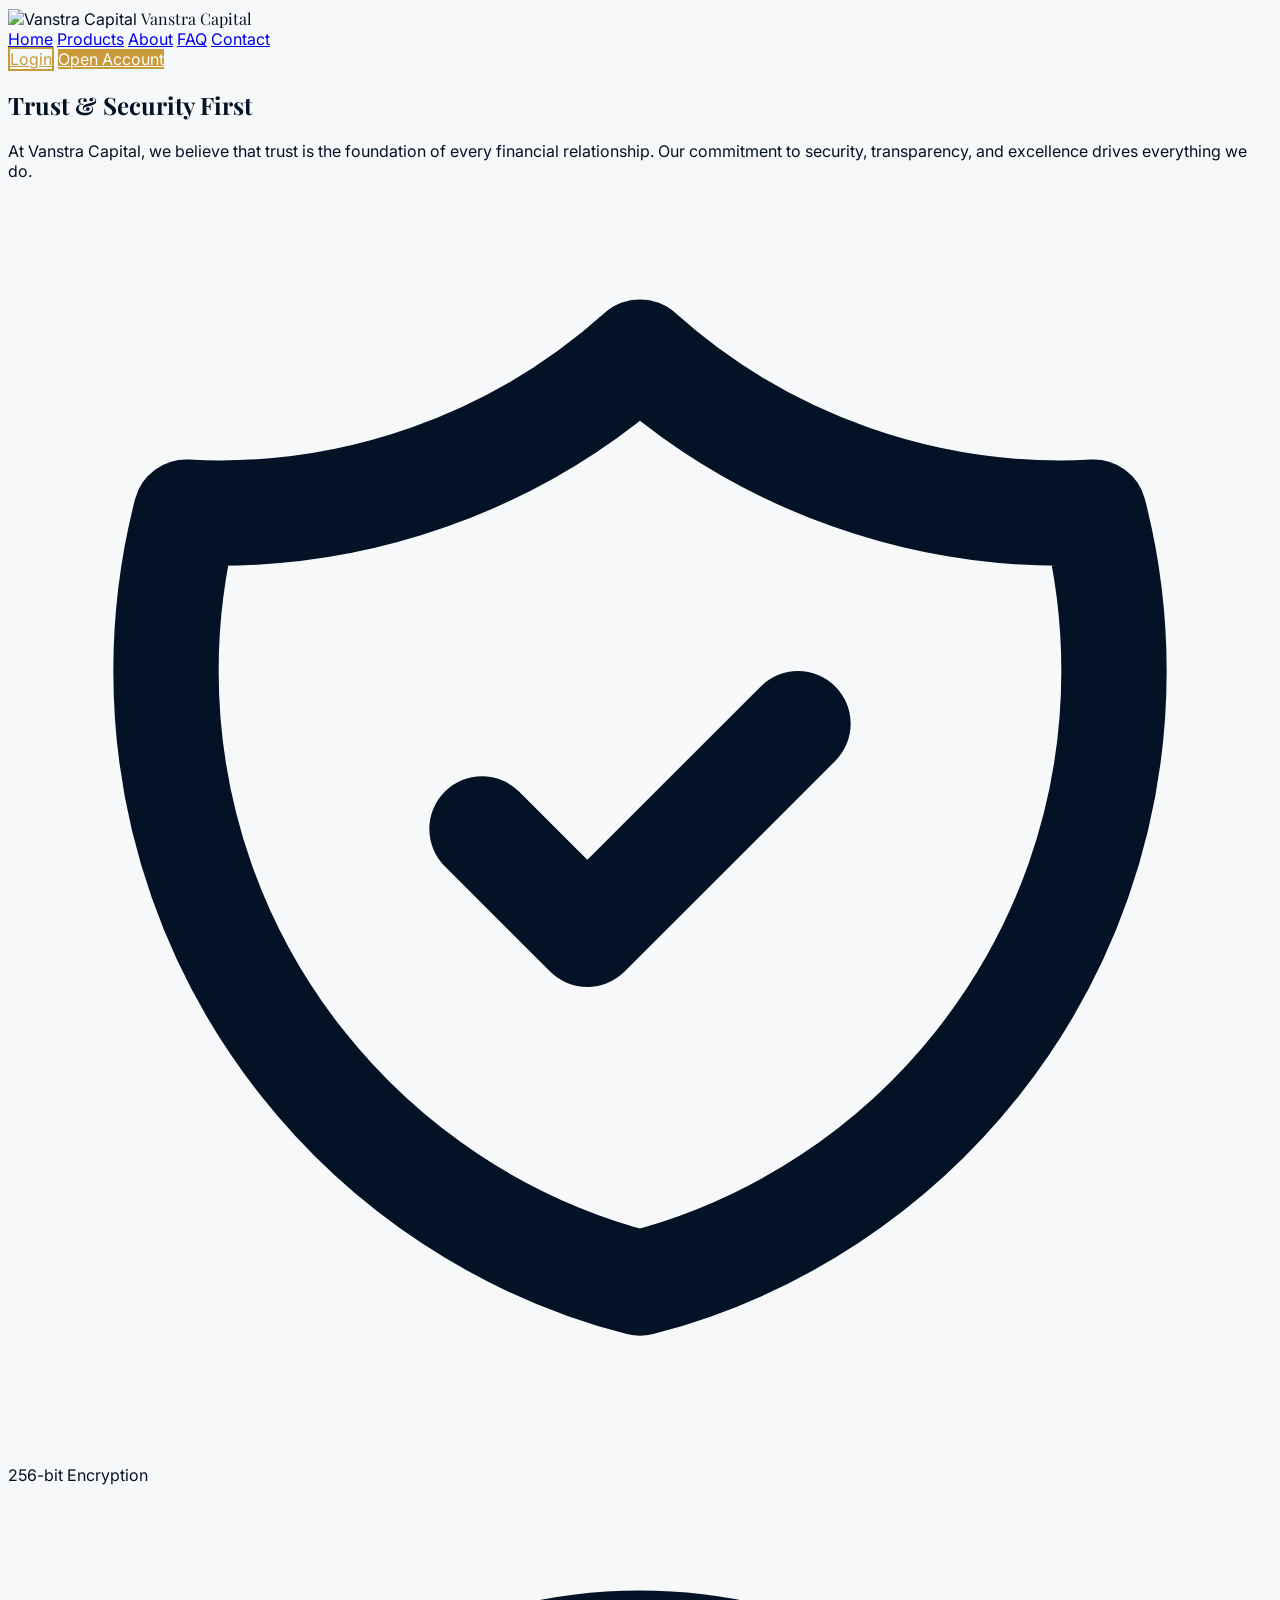
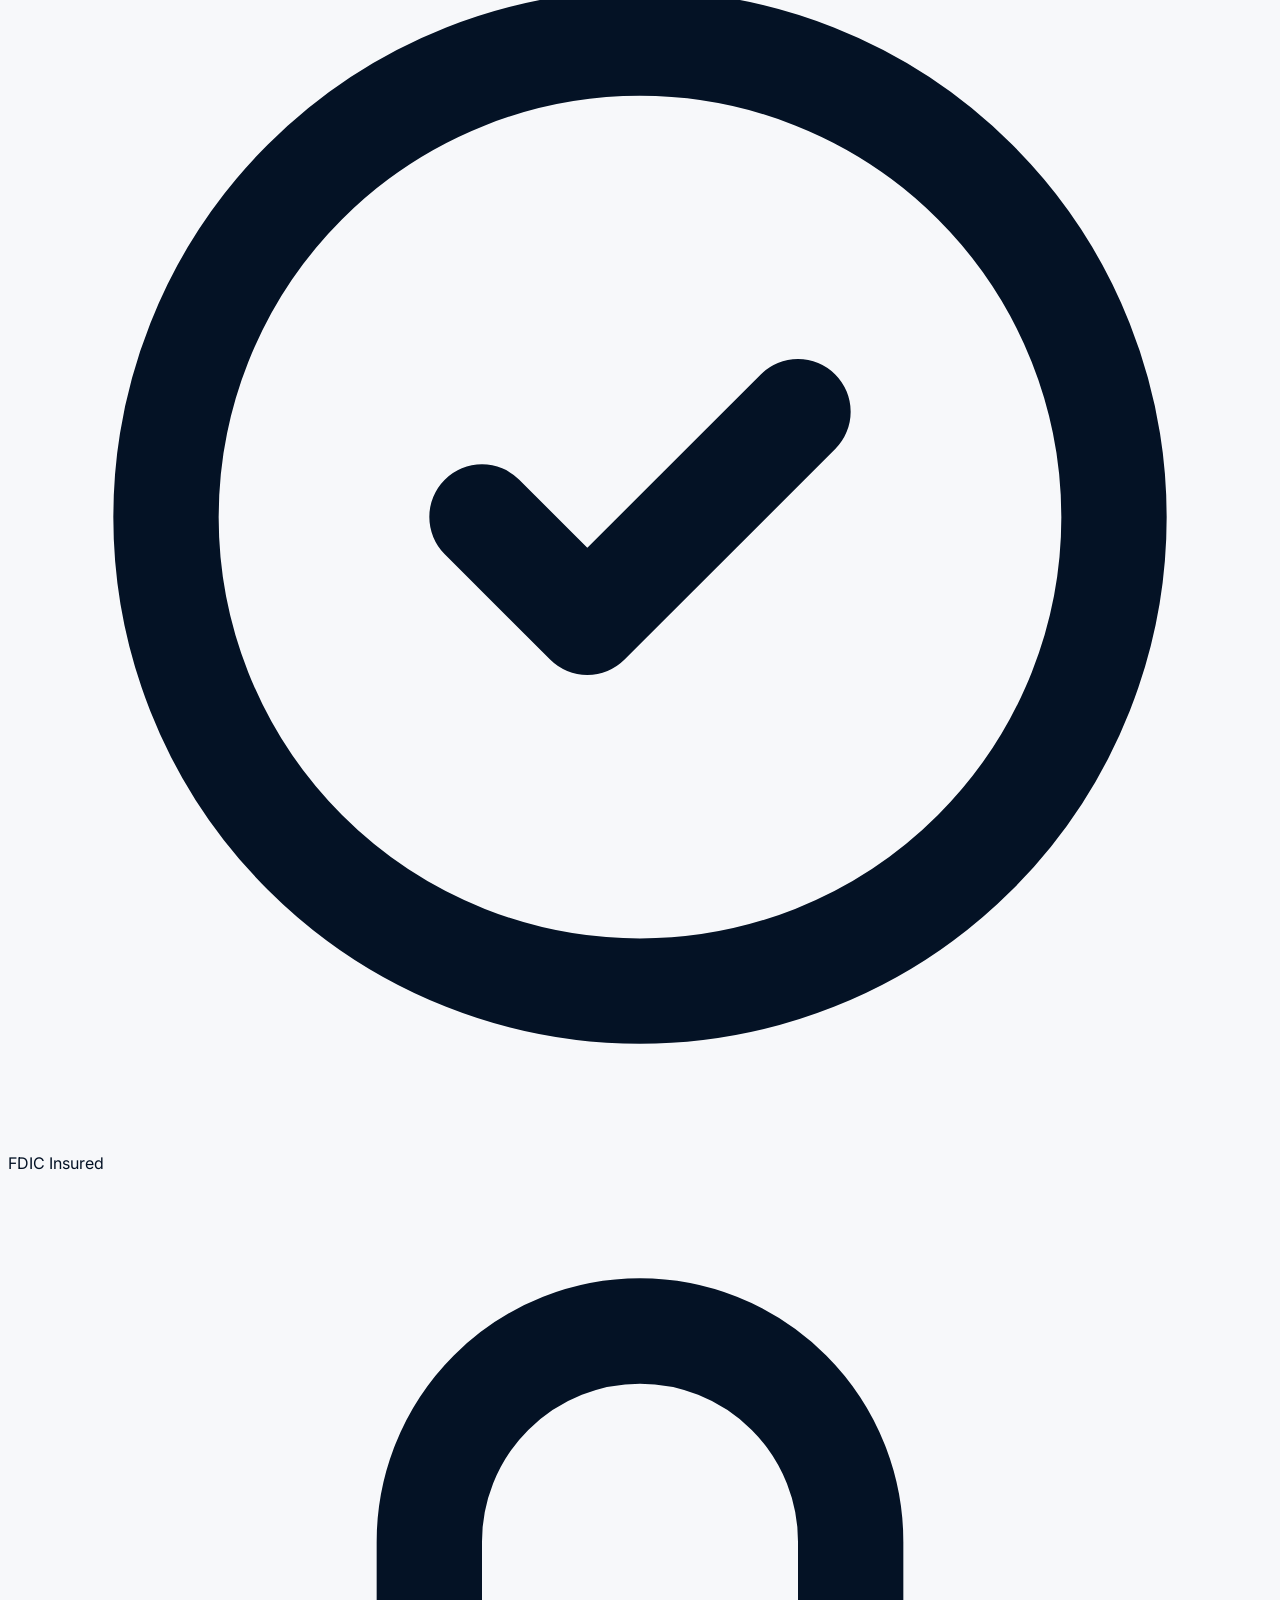
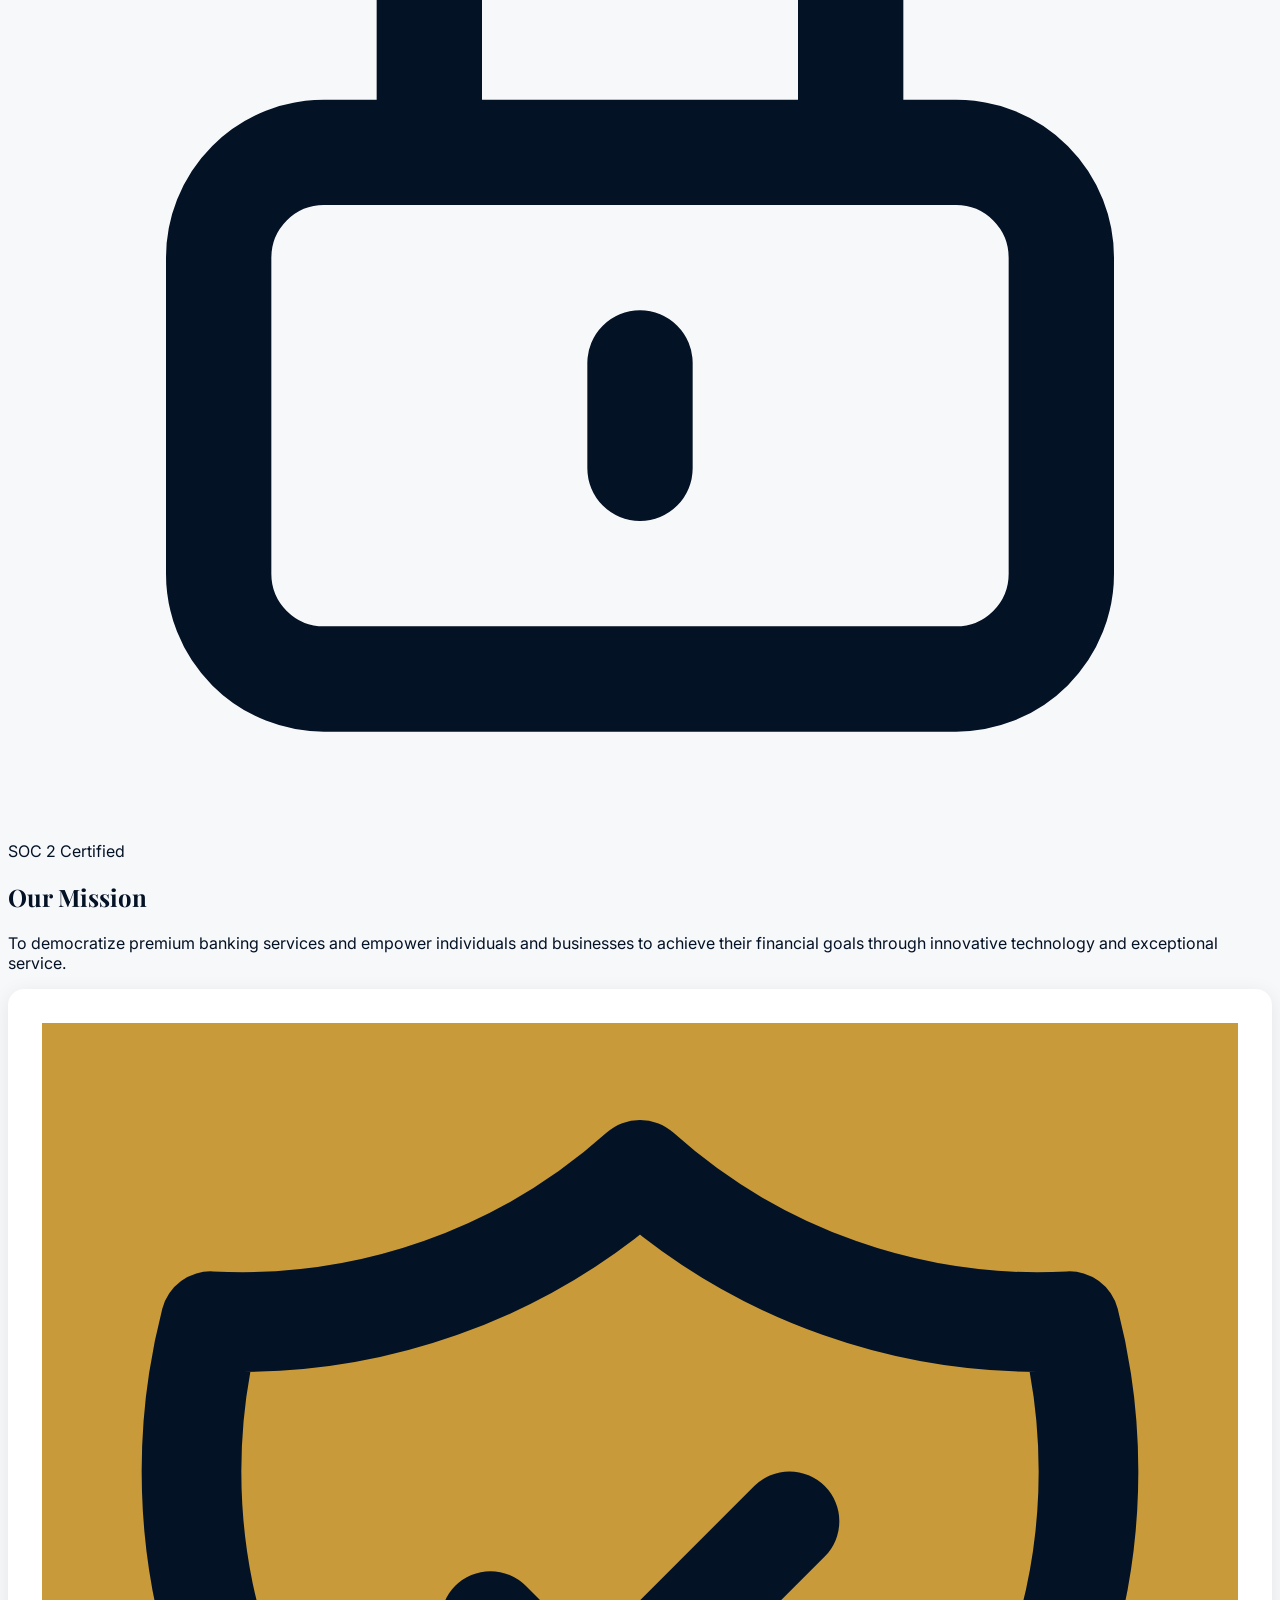
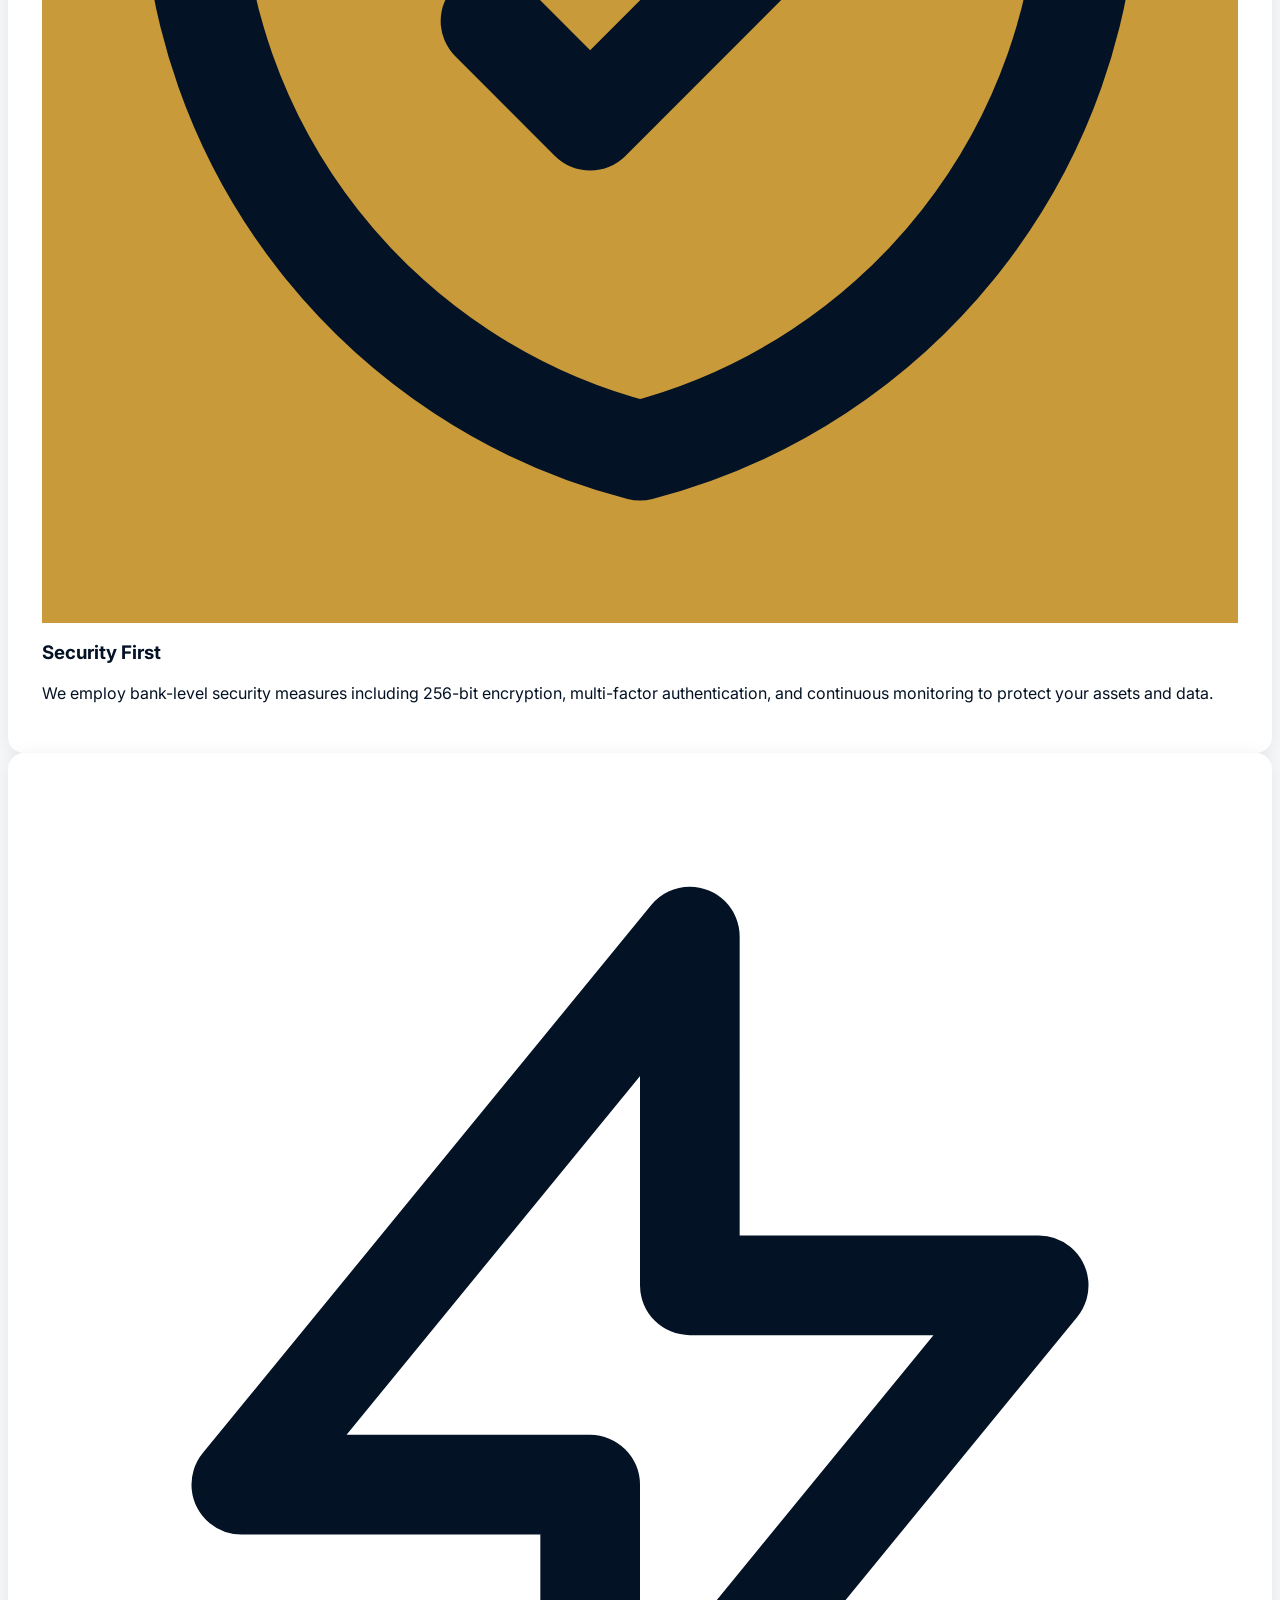
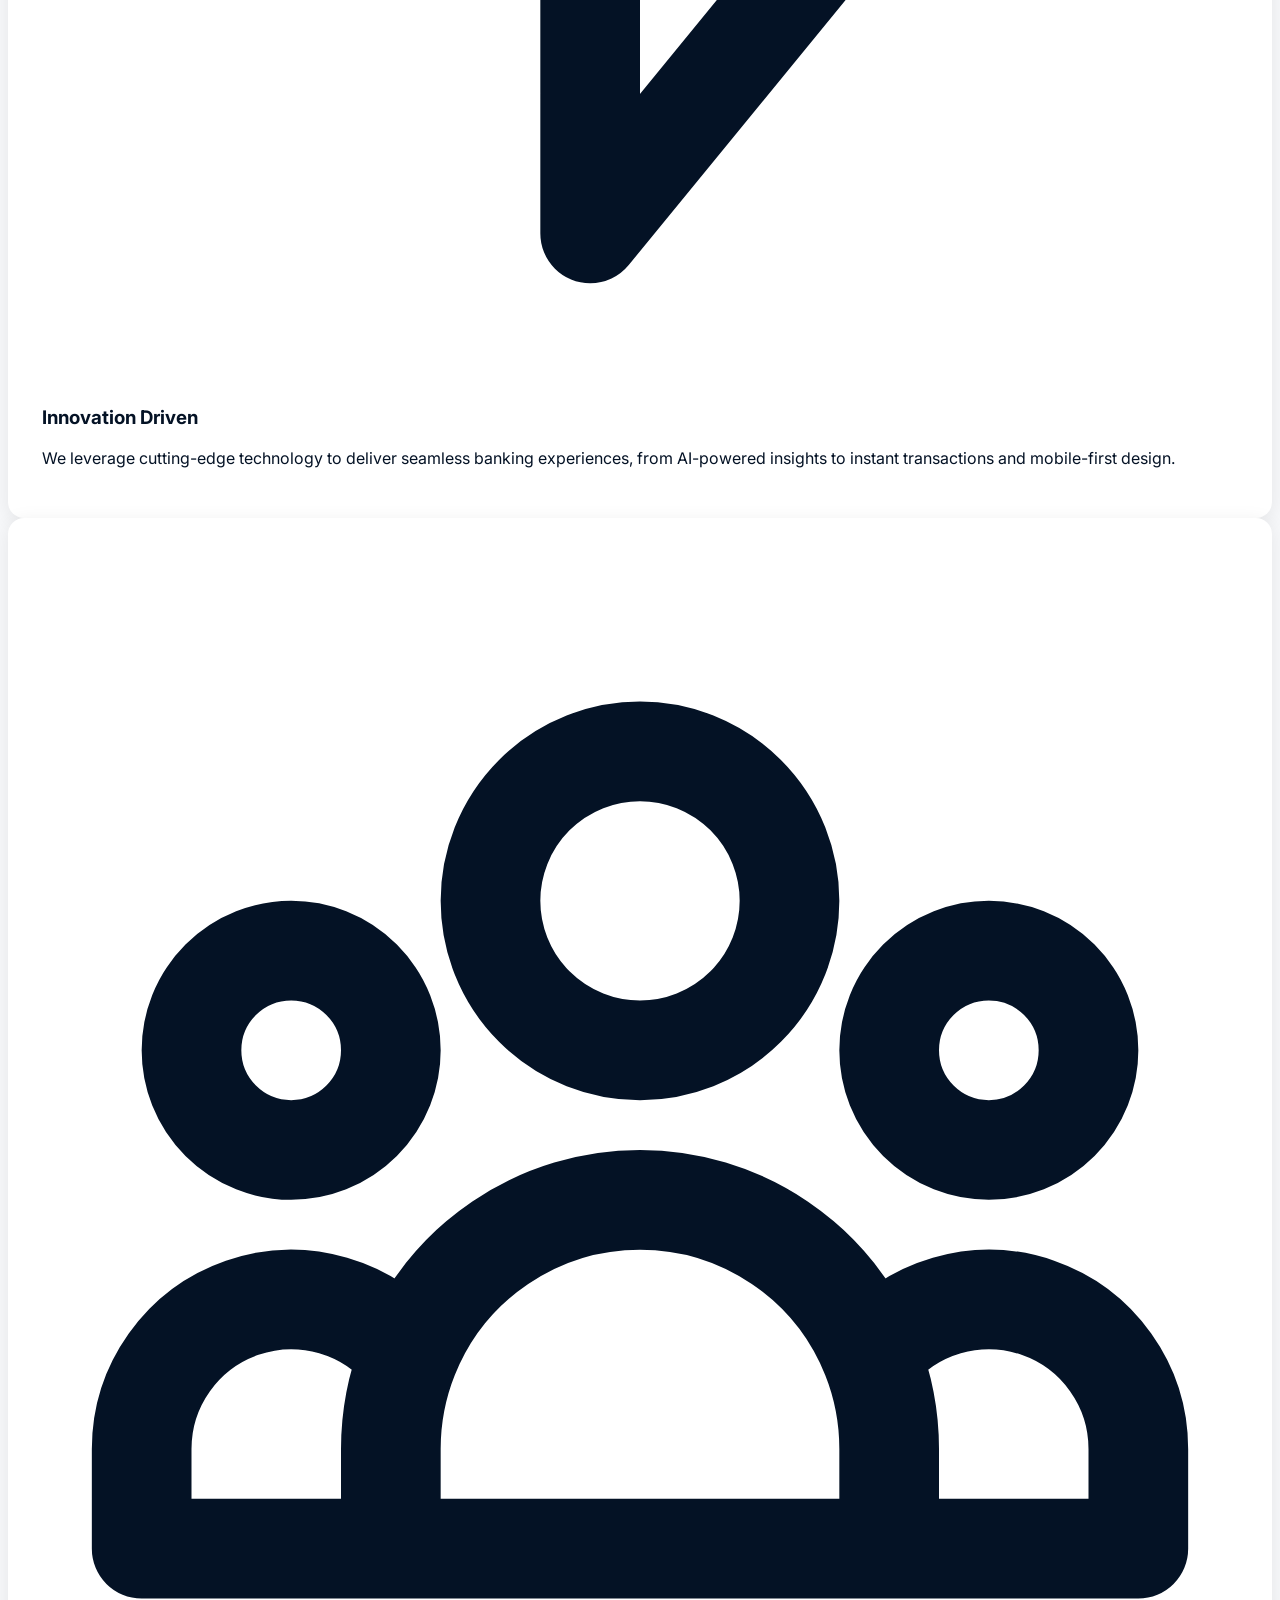
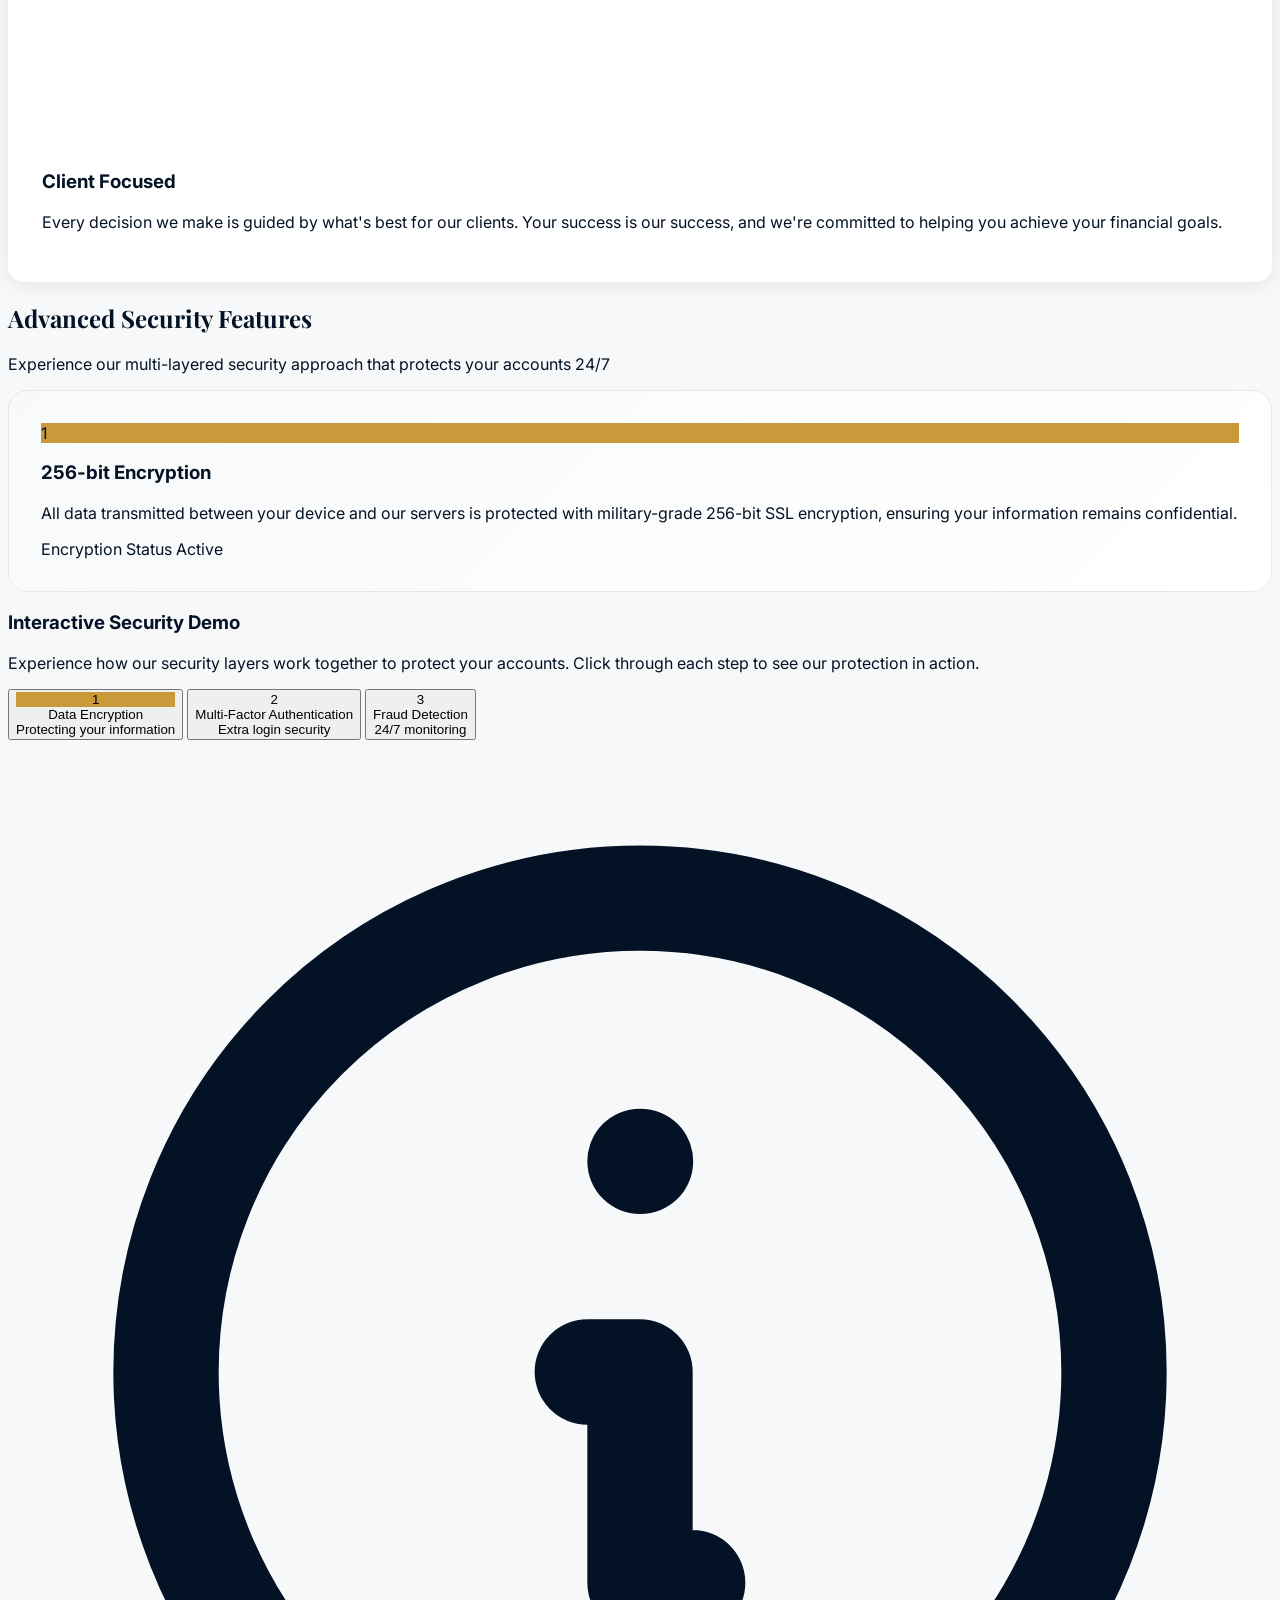
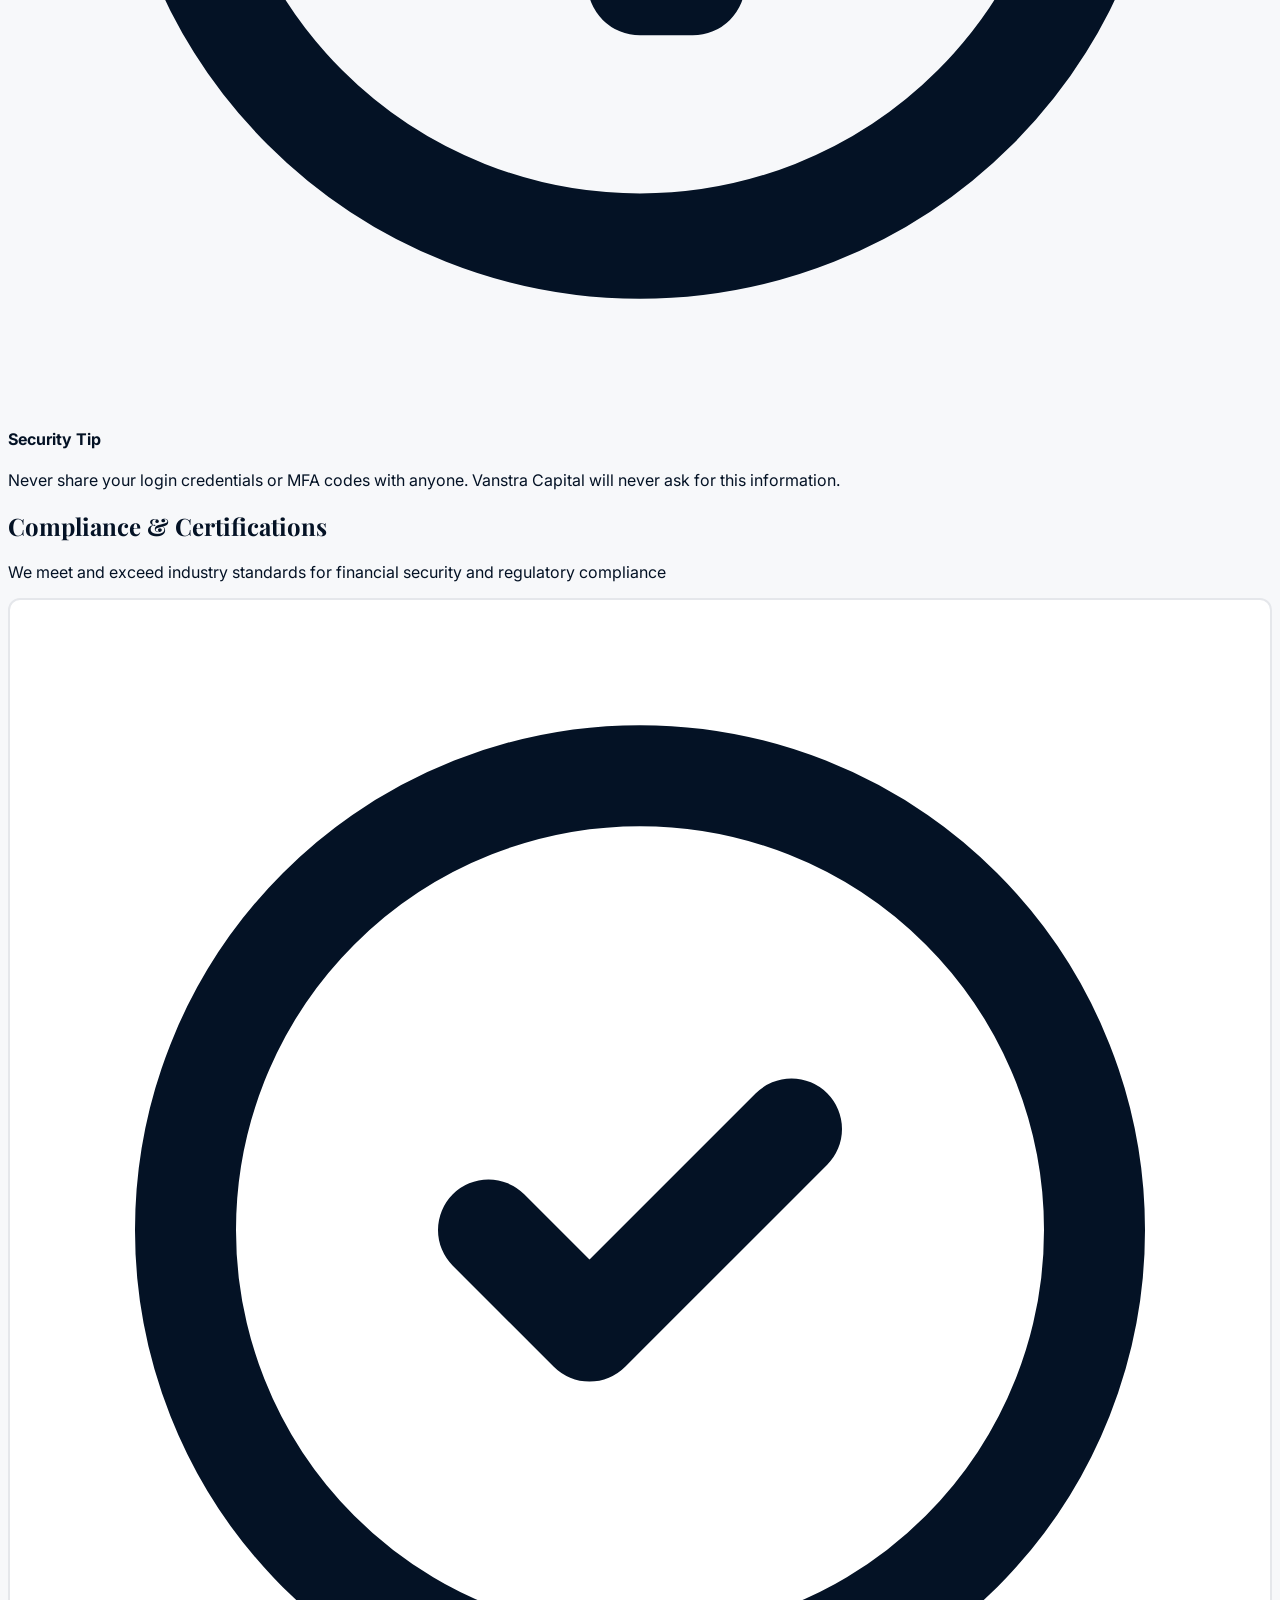
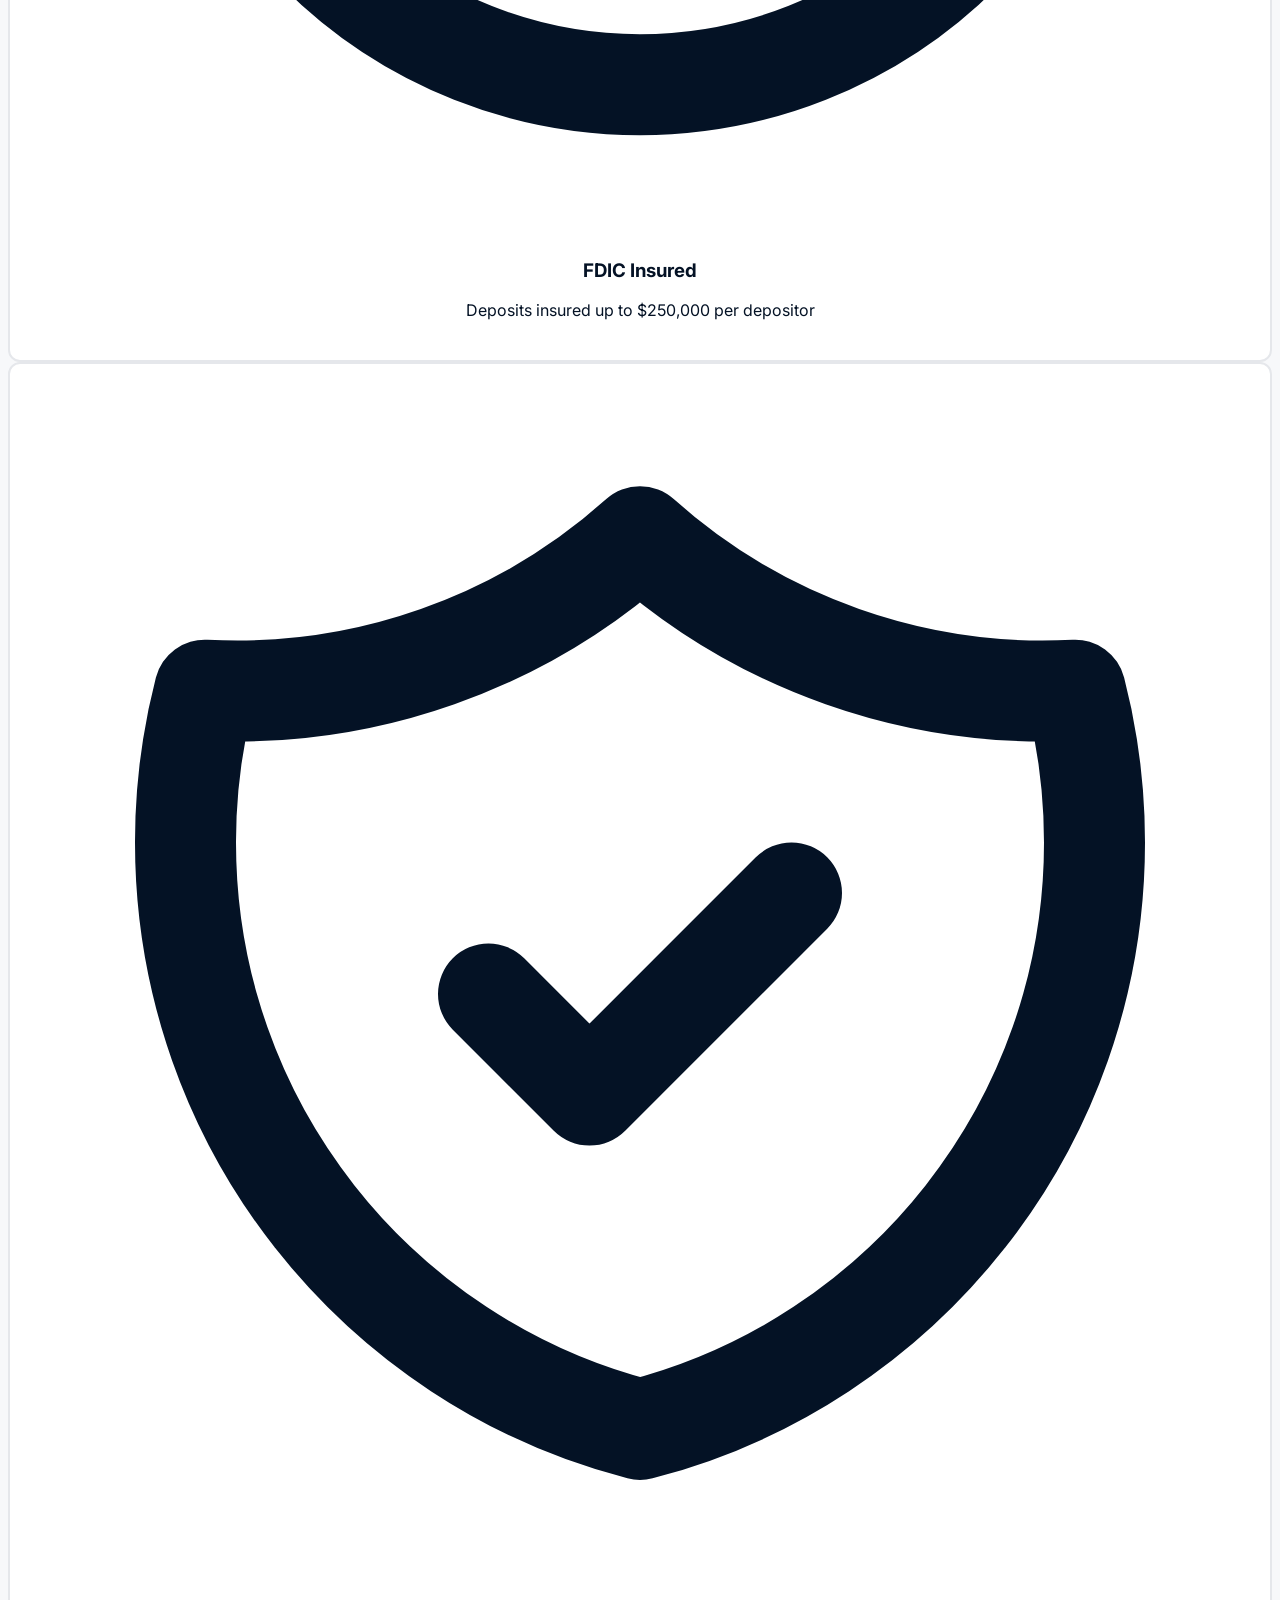
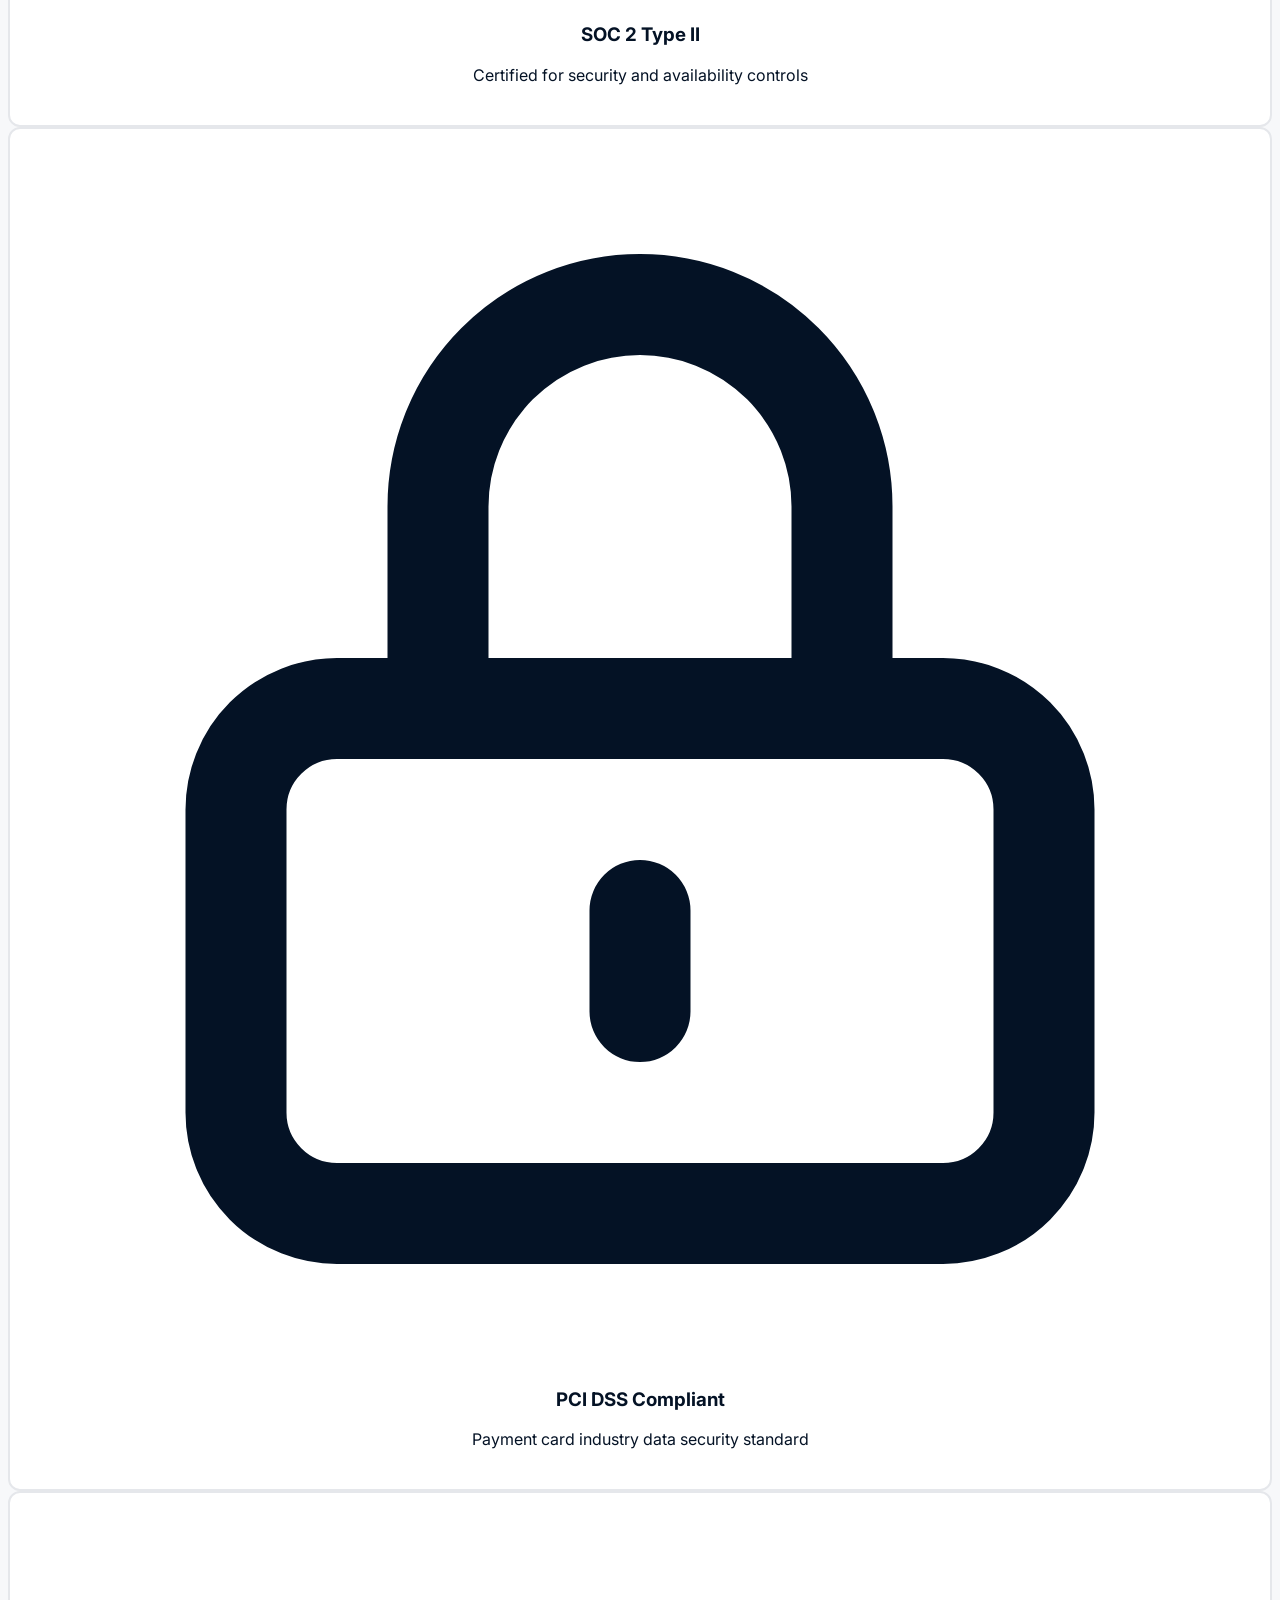
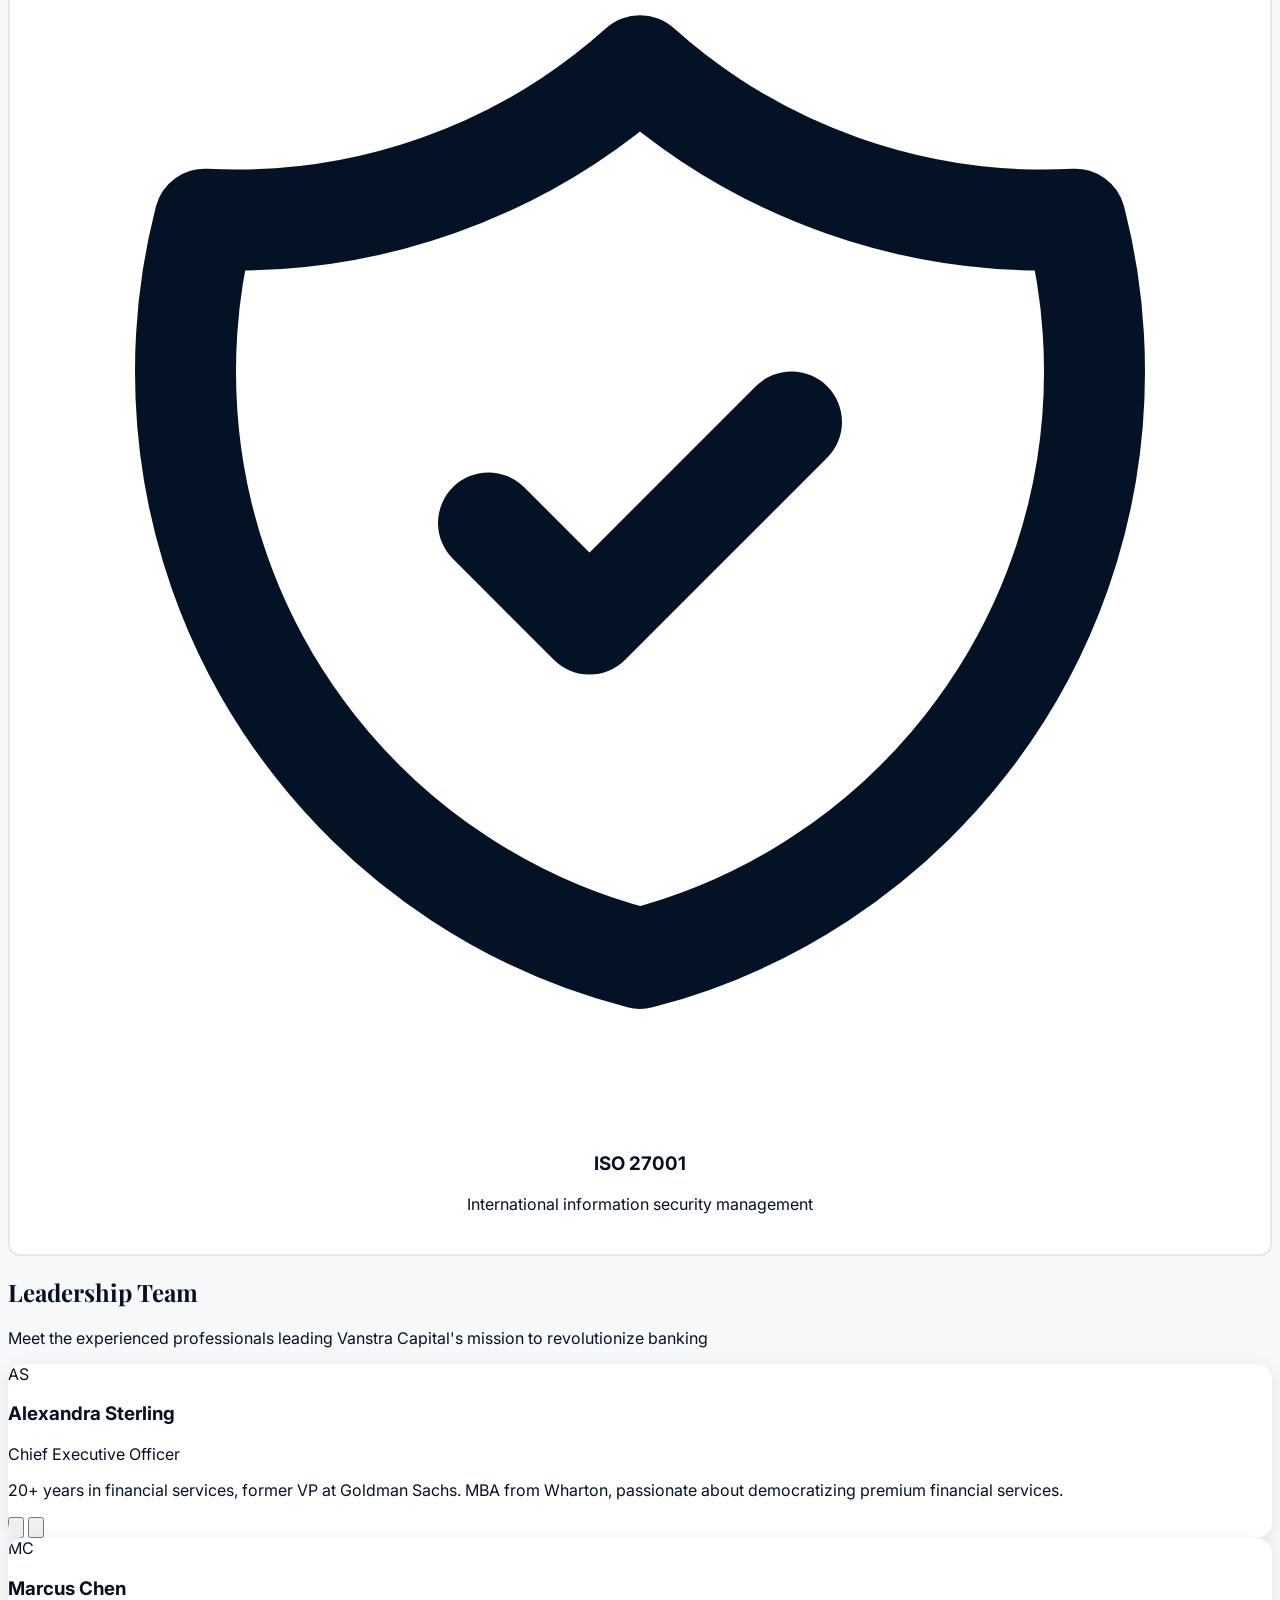
==== about.html @ a4e51c09 "Add files via upload" ====
<!DOCTYPE html>
<html lang="en">
<head>
    <meta charset="UTF-8">
    <meta name="viewport" content="width=device-width, initial-scale=1.0">
    <title>About Us & Trust Center - Vanstra Capital</title>
    <meta name="description" content="Learn about Vanstra Capital's mission, security features, compliance standards, and commitment to protecting your financial future with premium banking services.">
    
    <!-- Tailwind CSS -->
    <script src="https://cdn.tailwindcss.com"></script>
    
    <!-- Core Libraries -->
    <script src="https://cdnjs.cloudflare.com/ajax/libs/animejs/3.2.1/anime.min.js"></script>
    
    <!-- Custom Fonts -->
    <link rel="preconnect" href="https://fonts.googleapis.com">
    <link rel="preconnect" href="https://fonts.gstatic.com" crossorigin>
    <link href="https://fonts.googleapis.com/css2?family=Playfair+Display:wght@400;500;700&family=Inter:wght@400;500;600&display=swap" rel="stylesheet">
    
    <style>
        :root {
            --midnight-navy: #041225;
            --deep-slate: #0B2A3F;
            --gold-accent: #C89A3A;
            --soft-white: #F7F8FA;
            --gray: #8B96A3;
        }
        
        body {
            font-family: 'Inter', sans-serif;
            background-color: var(--soft-white);
            color: var(--midnight-navy);
        }
        
        .font-serif {
            font-family: 'Playfair Display', serif;
        }
        
        .gold-accent {
            color: var(--gold-accent);
        }
        
        .bg-gold {
            background-color: var(--gold-accent);
        }
        
        .text-navy {
            color: var(--midnight-navy);
        }
        
        .bg-navy {
            background-color: var(--midnight-navy);
        }
        
        .nav-link {
            position: relative;
            transition: color 0.3s ease;
        }
        
        .nav-link::after {
            content: '';
            position: absolute;
            bottom: -4px;
            left: 0;
            width: 0;
            height: 2px;
            background-color: var(--gold-accent);
            transition: width 0.3s ease;
        }
        
        .nav-link:hover::after {
            width: 100%;
        }
        
        .feature-card {
            background: white;
            border-radius: 16px;
            padding: 2rem;
            box-shadow: 0 4px 20px rgba(0, 0, 0, 0.08);
            transition: all 0.3s ease;
            border: 2px solid transparent;
        }
        
        .feature-card:hover {
            transform: translateY(-8px);
            box-shadow: 0 12px 30px rgba(0, 0, 0, 0.15);
            border-color: var(--gold-accent);
        }
        
        .security-demo {
            background: linear-gradient(135deg, #F8F9FA 0%, #FFFFFF 100%);
            border-radius: 20px;
            padding: 2rem;
            border: 1px solid #E5E7EB;
        }
        
        .demo-step {
            display: none;
            opacity: 0;
            transform: translateX(30px);
        }
        
        .demo-step.active {
            display: block;
            opacity: 1;
            transform: translateX(0);
            animation: slideIn 0.5s ease;
        }
        
        @keyframes slideIn {
            from {
                opacity: 0;
                transform: translateX(30px);
            }
            to {
                opacity: 1;
                transform: translateX(0);
            }
        }
        
        .team-card {
            background: white;
            border-radius: 16px;
            overflow: hidden;
            box-shadow: 0 4px 20px rgba(0, 0, 0, 0.08);
            transition: all 0.3s ease;
        }
        
        .team-card:hover {
            transform: translateY(-4px);
            box-shadow: 0 8px 30px rgba(0, 0, 0, 0.12);
        }
        
        .compliance-badge {
            background: white;
            border: 2px solid #E5E7EB;
            border-radius: 12px;
            padding: 1.5rem;
            text-align: center;
            transition: all 0.3s ease;
        }
        
        .compliance-badge:hover {
            border-color: var(--gold-accent);
            background-color: rgba(200, 154, 58, 0.05);
        }
        
        .animate-fade-in {
            opacity: 0;
            transform: translateY(30px);
        }
        
        .animate-fade-in.visible {
            opacity: 1;
            transform: translateY(0);
            transition: all 0.6s cubic-bezier(0.4, 0, 0.2, 1);
        }
        
        .btn-primary {
            background-color: var(--gold-accent);
            color: white;
            transition: all 0.3s ease;
        }
        
        .btn-primary:hover {
            transform: translateY(-2px);
            box-shadow: 0 10px 25px rgba(200, 154, 58, 0.3);
        }
        
        .btn-secondary {
            border: 2px solid var(--gold-accent);
            color: var(--gold-accent);
            background: transparent;
            transition: all 0.3s ease;
        }
        
        .btn-secondary:hover {
            background-color: var(--gold-accent);
            color: white;
        }
    </style>
</head>
<body>
    <!-- Navigation -->
    <nav class="fixed top-0 left-0 right-0 z-50 bg-navy/90 backdrop-blur-md border-b border-white/10">
        <div class="max-w-7xl mx-auto px-4 sm:px-6 lg:px-8">
            <div class="flex items-center justify-between h-16">
                <div class="flex items-center">
                    <img src="resources/logo-primary.svg" alt="Vanstra Capital" class="h-10 w-auto">
                    <span class="ml-3 text-xl font-serif font-bold text-white">Vanstra Capital</span>
                </div>
                
                <div class="hidden md:flex items-center space-x-8">
                    <a href="index.html" class="nav-link text-white hover:text-gold-accent">Home</a>
                    <a href="products.html" class="nav-link text-white hover:text-gold-accent">Products</a>
                    <a href="about.html" class="nav-link text-gold-accent">About</a>
                    <a href="faq.html" class="nav-link text-white hover:text-gold-accent">FAQ</a>
                    <a href="contact.html" class="nav-link text-white hover:text-gold-accent">Contact</a>
                </div>
                
                <div class="flex items-center space-x-4">
                    <a href="login.html" class="btn-secondary px-4 py-2 rounded-lg text-sm font-medium">Login</a>
                    <a href="signup.html" class="btn-primary px-4 py-2 rounded-lg text-sm font-medium">Open Account</a>
                </div>
            </div>
        </div>
    </nav>

    <!-- Hero Section -->
    <section class="pt-24 pb-16 bg-gradient-to-br from-slate-50 to-white">
        <div class="max-w-7xl mx-auto px-4 sm:px-6 lg:px-8">
            <div class="text-center mb-16 animate-fade-in">
                <h1 class="text-5xl font-serif font-bold text-navy mb-6">
                    Trust & Security First
                </h1>
                <p class="text-xl text-gray-600 max-w-3xl mx-auto mb-8">
                    At Vanstra Capital, we believe that trust is the foundation of every financial relationship. 
                    Our commitment to security, transparency, and excellence drives everything we do.
                </p>
                
                <div class="flex flex-wrap justify-center gap-4">
                    <div class="bg-white px-6 py-3 rounded-full border border-gray-200">
                        <div class="flex items-center">
                            <svg class="w-5 h-5 text-green-500 mr-2" fill="none" stroke="currentColor" viewBox="0 0 24 24">
                                <path stroke-linecap="round" stroke-linejoin="round" stroke-width="2" d="M9 12l2 2 4-4m5.618-4.016A11.955 11.955 0 0112 2.944a11.955 11.955 0 01-8.618 3.04A12.02 12.02 0 003 9c0 5.591 3.824 10.29 9 11.622 5.176-1.332 9-6.03 9-11.622 0-1.042-.133-2.052-.382-3.016z"></path>
                            </svg>
                            <span class="font-medium">256-bit Encryption</span>
                        </div>
                    </div>
                    
                    <div class="bg-white px-6 py-3 rounded-full border border-gray-200">
                        <div class="flex items-center">
                            <svg class="w-5 h-5 text-blue-500 mr-2" fill="none" stroke="currentColor" viewBox="0 0 24 24">
                                <path stroke-linecap="round" stroke-linejoin="round" stroke-width="2" d="M9 12l2 2 4-4m6 2a9 9 0 11-18 0 9 9 0 0118 0z"></path>
                            </svg>
                            <span class="font-medium">FDIC Insured</span>
                        </div>
                    </div>
                    
                    <div class="bg-white px-6 py-3 rounded-full border border-gray-200">
                        <div class="flex items-center">
                            <svg class="w-5 h-5 text-gold mr-2" fill="none" stroke="currentColor" viewBox="0 0 24 24">
                                <path stroke-linecap="round" stroke-linejoin="round" stroke-width="2" d="M12 15v2m-6 4h12a2 2 0 002-2v-6a2 2 0 00-2-2H6a2 2 0 00-2 2v6a2 2 0 002 2zm10-10V7a4 4 0 00-8 0v4h8z"></path>
                            </svg>
                            <span class="font-medium">SOC 2 Certified</span>
                        </div>
                    </div>
                </div>
            </div>
        </div>
    </section>

    <!-- Mission & Values -->
    <section class="py-20 bg-white">
        <div class="max-w-7xl mx-auto px-4 sm:px-6 lg:px-8">
            <div class="text-center mb-16 animate-fade-in">
                <h2 class="text-4xl font-serif font-bold text-navy mb-4">Our Mission</h2>
                <p class="text-xl text-gray-600 max-w-3xl mx-auto">
                    To democratize premium banking services and empower individuals and businesses 
                    to achieve their financial goals through innovative technology and exceptional service.
                </p>
            </div>
            
            <div class="grid md:grid-cols-3 gap-8">
                <div class="feature-card animate-fade-in">
                    <div class="w-16 h-16 bg-gold rounded-full flex items-center justify-center mx-auto mb-6">
                        <svg class="w-8 h-8 text-white" fill="none" stroke="currentColor" viewBox="0 0 24 24">
                            <path stroke-linecap="round" stroke-linejoin="round" stroke-width="2" d="M9 12l2 2 4-4m5.618-4.016A11.955 11.955 0 0112 2.944a11.955 11.955 0 01-8.618 3.04A12.02 12.02 0 003 9c0 5.591 3.824 10.29 9 11.622 5.176-1.332 9-6.03 9-11.622 0-1.042-.133-2.052-.382-3.016z"></path>
                        </svg>
                    </div>
                    <h3 class="text-xl font-semibold text-navy mb-4 text-center">Security First</h3>
                    <p class="text-gray-600 text-center">
                        We employ bank-level security measures including 256-bit encryption, multi-factor authentication, 
                        and continuous monitoring to protect your assets and data.
                    </p>
                </div>
                
                <div class="feature-card animate-fade-in">
                    <div class="w-16 h-16 bg-blue-500 rounded-full flex items-center justify-center mx-auto mb-6">
                        <svg class="w-8 h-8 text-white" fill="none" stroke="currentColor" viewBox="0 0 24 24">
                            <path stroke-linecap="round" stroke-linejoin="round" stroke-width="2" d="M13 10V3L4 14h7v7l9-11h-7z"></path>
                        </svg>
                    </div>
                    <h3 class="text-xl font-semibold text-navy mb-4 text-center">Innovation Driven</h3>
                    <p class="text-gray-600 text-center">
                        We leverage cutting-edge technology to deliver seamless banking experiences, 
                        from AI-powered insights to instant transactions and mobile-first design.
                    </p>
                </div>
                
                <div class="feature-card animate-fade-in">
                    <div class="w-16 h-16 bg-green-500 rounded-full flex items-center justify-center mx-auto mb-6">
                        <svg class="w-8 h-8 text-white" fill="none" stroke="currentColor" viewBox="0 0 24 24">
                            <path stroke-linecap="round" stroke-linejoin="round" stroke-width="2" d="M17 20h5v-2a3 3 0 00-5.356-1.857M17 20H7m10 0v-2c0-.656-.126-1.283-.356-1.857M7 20H2v-2a3 3 0 015.356-1.857M7 20v-2c0-.656.126-1.283.356-1.857m0 0a5.002 5.002 0 019.288 0M15 7a3 3 0 11-6 0 3 3 0 016 0zm6 3a2 2 0 11-4 0 2 2 0 014 0zM7 10a2 2 0 11-4 0 2 2 0 014 0z"></path>
                        </svg>
                    </div>
                    <h3 class="text-xl font-semibold text-navy mb-4 text-center">Client Focused</h3>
                    <p class="text-gray-600 text-center">
                        Every decision we make is guided by what's best for our clients. Your success is our success, 
                        and we're committed to helping you achieve your financial goals.
                    </p>
                </div>
            </div>
        </div>
    </section>

    <!-- Security Features Demo -->
    <section class="py-20 bg-gray-50">
        <div class="max-w-7xl mx-auto px-4 sm:px-6 lg:px-8">
            <div class="text-center mb-16 animate-fade-in">
                <h2 class="text-4xl font-serif font-bold text-navy mb-4">Advanced Security Features</h2>
                <p class="text-xl text-gray-600 max-w-3xl mx-auto">
                    Experience our multi-layered security approach that protects your accounts 24/7
                </p>
            </div>
            
            <div class="grid lg:grid-cols-2 gap-12 items-center">
                <div class="security-demo animate-fade-in">
                    <div class="demo-step active" id="demoStep1">
                        <div class="flex items-center mb-6">
                            <div class="w-12 h-12 bg-gold rounded-full flex items-center justify-center mr-4">
                                <span class="text-white font-bold">1</span>
                            </div>
                            <h3 class="text-2xl font-semibold text-navy">256-bit Encryption</h3>
                        </div>
                        <p class="text-gray-600 mb-6">
                            All data transmitted between your device and our servers is protected with military-grade 
                            256-bit SSL encryption, ensuring your information remains confidential.
                        </p>
                        <div class="bg-white p-4 rounded-lg border">
                            <div class="flex items-center justify-between mb-2">
                                <span class="text-sm font-medium text-gray-700">Encryption Status</span>
                                <span class="text-sm text-green-600 font-medium">Active</span>
                            </div>
                            <div class="w-full bg-gray-200 rounded-full h-2">
                                <div class="bg-green-500 h-2 rounded-full" style="width: 100%"></div>
                            </div>
                        </div>
                    </div>
                    
                    <div class="demo-step" id="demoStep2">
                        <div class="flex items-center mb-6">
                            <div class="w-12 h-12 bg-gold rounded-full flex items-center justify-center mr-4">
                                <span class="text-white font-bold">2</span>
                            </div>
                            <h3 class="text-2xl font-semibold text-navy">Multi-Factor Authentication</h3>
                        </div>
                        <p class="text-gray-600 mb-6">
                            Add an extra layer of security with biometric authentication, SMS codes, or authenticator apps. 
                            Even if someone gets your password, they can't access your account.
                        </p>
                        <div class="grid grid-cols-3 gap-4">
                            <div class="bg-white p-4 rounded-lg border text-center">
                                <svg class="w-8 h-8 text-gold mx-auto mb-2" fill="none" stroke="currentColor" viewBox="0 0 24 24">
                                    <path stroke-linecap="round" stroke-linejoin="round" stroke-width="2" d="M12 15v2m-6 4h12a2 2 0 002-2v-6a2 2 0 00-2-2H6a2 2 0 00-2 2v6a2 2 0 002 2zm10-10V7a4 4 0 00-8 0v4h8z"></path>
                                </svg>
                                <div class="text-sm font-medium">Fingerprint</div>
                            </div>
                            <div class="bg-white p-4 rounded-lg border text-center">
                                <svg class="w-8 h-8 text-gold mx-auto mb-2" fill="none" stroke="currentColor" viewBox="0 0 24 24">
                                    <path stroke-linecap="round" stroke-linejoin="round" stroke-width="2" d="M12 18h.01M8 21h8a2 2 0 002-2V5a2 2 0 00-2-2H8a2 2 0 00-2 2v14a2 2 0 002 2z"></path>
                                </svg>
                                <div class="text-sm font-medium">SMS Code</div>
                            </div>
                            <div class="bg-white p-4 rounded-lg border text-center">
                                <svg class="w-8 h-8 text-gold mx-auto mb-2" fill="none" stroke="currentColor" viewBox="0 0 24 24">
                                    <path stroke-linecap="round" stroke-linejoin="round" stroke-width="2" d="M15 12a3 3 0 11-6 0 3 3 0 016 0z"></path>
                                    <path stroke-linecap="round" stroke-linejoin="round" stroke-width="2" d="M2.458 12C3.732 7.943 7.523 5 12 5c4.478 0 8.268 2.943 9.542 7-1.274 4.057-5.064 7-9.542 7-4.477 0-8.268-2.943-9.542-7z"></path>
                                </svg>
                                <div class="text-sm font-medium">Face ID</div>
                            </div>
                        </div>
                    </div>
                    
                    <div class="demo-step" id="demoStep3">
                        <div class="flex items-center mb-6">
                            <div class="w-12 h-12 bg-gold rounded-full flex items-center justify-center mr-4">
                                <span class="text-white font-bold">3</span>
                            </div>
                            <h3 class="text-2xl font-semibold text-navy">Real-Time Fraud Detection</h3>
                        </div>
                        <p class="text-gray-600 mb-6">
                            Our AI-powered systems monitor your accounts 24/7, detecting and blocking suspicious activity 
                            before it can impact your finances. Get instant alerts for any unusual transactions.
                        </p>
                        <div class="bg-white p-4 rounded-lg border">
                            <div class="flex items-center justify-between mb-3">
                                <span class="font-medium text-gray-700">Transaction Monitoring</span>
                                <span class="text-green-600 font-medium">Active</span>
                            </div>
                            <div class="space-y-2">
                                <div class="flex items-center text-sm">
                                    <div class="w-2 h-2 bg-green-500 rounded-full mr-2"></div>
                                    <span>Login attempt from New York, NY - Approved</span>
                                </div>
                                <div class="flex items-center text-sm">
                                    <div class="w-2 h-2 bg-yellow-500 rounded-full mr-2"></div>
                                    <span>Large transfer detected - Under review</span>
                                </div>
                                <div class="flex items-center text-sm">
                                    <div class="w-2 h-2 bg-red-500 rounded-full mr-2"></div>
                                    <span>Suspicious login blocked - IP flagged</span>
                                </div>
                            </div>
                        </div>
                    </div>
                </div>
                
                <div class="animate-fade-in">
                    <div class="bg-white rounded-2xl p-8 shadow-xl">
                        <h3 class="text-2xl font-semibold text-navy mb-6">Interactive Security Demo</h3>
                        <p class="text-gray-600 mb-6">
                            Experience how our security layers work together to protect your accounts. 
                            Click through each step to see our protection in action.
                        </p>
                        
                        <div class="space-y-4 mb-8">
                            <button class="demo-nav-btn w-full text-left p-4 rounded-lg border transition-all" onclick="showDemoStep(1)" id="demoNav1">
                                <div class="flex items-center">
                                    <div class="w-8 h-8 bg-gold rounded-full flex items-center justify-center mr-3">
                                        <span class="text-white text-sm font-bold">1</span>
                                    </div>
                                    <div>
                                        <div class="font-medium">Data Encryption</div>
                                        <div class="text-sm text-gray-500">Protecting your information</div>
                                    </div>
                                </div>
                            </button>
                            
                            <button class="demo-nav-btn w-full text-left p-4 rounded-lg border transition-all" onclick="showDemoStep(2)" id="demoNav2">
                                <div class="flex items-center">
                                    <div class="w-8 h-8 bg-gray-300 rounded-full flex items-center justify-center mr-3">
                                        <span class="text-white text-sm font-bold">2</span>
                                    </div>
                                    <div>
                                        <div class="font-medium">Multi-Factor Authentication</div>
                                        <div class="text-sm text-gray-500">Extra login security</div>
                                    </div>
                                </div>
                            </button>
                            
                            <button class="demo-nav-btn w-full text-left p-4 rounded-lg border transition-all" onclick="showDemoStep(3)" id="demoNav3">
                                <div class="flex items-center">
                                    <div class="w-8 h-8 bg-gray-300 rounded-full flex items-center justify-center mr-3">
                                        <span class="text-white text-sm font-bold">3</span>
                                    </div>
                                    <div>
                                        <div class="font-medium">Fraud Detection</div>
                                        <div class="text-sm text-gray-500">24/7 monitoring</div>
                                    </div>
                                </div>
                            </button>
                        </div>
                        
                        <div class="bg-blue-50 border border-blue-200 rounded-lg p-4">
                            <div class="flex items-start">
                                <svg class="w-5 h-5 text-blue-600 mr-3 mt-0.5" fill="none" stroke="currentColor" viewBox="0 0 24 24">
                                    <path stroke-linecap="round" stroke-linejoin="round" stroke-width="2" d="M13 16h-1v-4h-1m1-4h.01M21 12a9 9 0 11-18 0 9 9 0 0118 0z"></path>
                                </svg>
                                <div>
                                    <h4 class="font-semibold text-blue-900 mb-1">Security Tip</h4>
                                    <p class="text-blue-800 text-sm">Never share your login credentials or MFA codes with anyone. Vanstra Capital will never ask for this information.</p>
                                </div>
                            </div>
                        </div>
                    </div>
                </div>
            </div>
        </div>
    </section>

    <!-- Compliance & Certifications -->
    <section class="py-20 bg-white">
        <div class="max-w-7xl mx-auto px-4 sm:px-6 lg:px-8">
            <div class="text-center mb-16 animate-fade-in">
                <h2 class="text-4xl font-serif font-bold text-navy mb-4">Compliance & Certifications</h2>
                <p class="text-xl text-gray-600 max-w-3xl mx-auto">
                    We meet and exceed industry standards for financial security and regulatory compliance
                </p>
            </div>
            
            <div class="grid md:grid-cols-2 lg:grid-cols-4 gap-6">
                <div class="compliance-badge animate-fade-in">
                    <div class="w-16 h-16 bg-green-100 rounded-full flex items-center justify-center mx-auto mb-4">
                        <svg class="w-8 h-8 text-green-600" fill="none" stroke="currentColor" viewBox="0 0 24 24">
                            <path stroke-linecap="round" stroke-linejoin="round" stroke-width="2" d="M9 12l2 2 4-4m6 2a9 9 0 11-18 0 9 9 0 0118 0z"></path>
                        </svg>
                    </div>
                    <h3 class="text-lg font-semibold text-navy mb-2">FDIC Insured</h3>
                    <p class="text-sm text-gray-600">Deposits insured up to $250,000 per depositor</p>
                </div>
                
                <div class="compliance-badge animate-fade-in">
                    <div class="w-16 h-16 bg-blue-100 rounded-full flex items-center justify-center mx-auto mb-4">
                        <svg class="w-8 h-8 text-blue-600" fill="none" stroke="currentColor" viewBox="0 0 24 24">
                            <path stroke-linecap="round" stroke-linejoin="round" stroke-width="2" d="M9 12l2 2 4-4m5.618-4.016A11.955 11.955 0 0112 2.944a11.955 11.955 0 01-8.618 3.04A12.02 12.02 0 003 9c0 5.591 3.824 10.29 9 11.622 5.176-1.332 9-6.03 9-11.622 0-1.042-.133-2.052-.382-3.016z"></path>
                        </svg>
                    </div>
                    <h3 class="text-lg font-semibold text-navy mb-2">SOC 2 Type II</h3>
                    <p class="text-sm text-gray-600">Certified for security and availability controls</p>
                </div>
                
                <div class="compliance-badge animate-fade-in">
                    <div class="w-16 h-16 bg-purple-100 rounded-full flex items-center justify-center mx-auto mb-4">
                        <svg class="w-8 h-8 text-purple-600" fill="none" stroke="currentColor" viewBox="0 0 24 24">
                            <path stroke-linecap="round" stroke-linejoin="round" stroke-width="2" d="M12 15v2m-6 4h12a2 2 0 002-2v-6a2 2 0 00-2-2H6a2 2 0 00-2 2v6a2 2 0 002 2zm10-10V7a4 4 0 00-8 0v4h8z"></path>
                        </svg>
                    </div>
                    <h3 class="text-lg font-semibold text-navy mb-2">PCI DSS Compliant</h3>
                    <p class="text-sm text-gray-600">Payment card industry data security standard</p>
                </div>
                
                <div class="compliance-badge animate-fade-in">
                    <div class="w-16 h-16 bg-gold/20 rounded-full flex items-center justify-center mx-auto mb-4">
                        <svg class="w-8 h-8 text-gold" fill="none" stroke="currentColor" viewBox="0 0 24 24">
                            <path stroke-linecap="round" stroke-linejoin="round" stroke-width="2" d="M9 12l2 2 4-4m5.618-4.016A11.955 11.955 0 0112 2.944a11.955 11.955 0 01-8.618 3.04A12.02 12.02 0 003 9c0 5.591 3.824 10.29 9 11.622 5.176-1.332 9-6.03 9-11.622 0-1.042-.133-2.052-.382-3.016z"></path>
                        </svg>
                    </div>
                    <h3 class="text-lg font-semibold text-navy mb-2">ISO 27001</h3>
                    <p class="text-sm text-gray-600">International information security management</p>
                </div>
            </div>
        </div>
    </section>

    <!-- Team Section -->
    <section class="py-20 bg-gray-50">
        <div class="max-w-7xl mx-auto px-4 sm:px-6 lg:px-8">
            <div class="text-center mb-16 animate-fade-in">
                <h2 class="text-4xl font-serif font-bold text-navy mb-4">Leadership Team</h2>
                <p class="text-xl text-gray-600 max-w-3xl mx-auto">
                    Meet the experienced professionals leading Vanstra Capital's mission to revolutionize banking
                </p>
            </div>
            
            <div class="grid md:grid-cols-2 lg:grid-cols-3 gap-8">
                <div class="team-card animate-fade-in">
                    <div class="bg-gradient-to-br from-blue-500 to-blue-600 h-48 flex items-center justify-center">
                        <div class="w-24 h-24 bg-white rounded-full flex items-center justify-center">
                            <span class="text-2xl font-bold text-blue-600">AS</span>
                        </div>
                    </div>
                    <div class="p-6">
                        <h3 class="text-xl font-semibold text-navy mb-2">Alexandra Sterling</h3>
                        <p class="text-gold font-medium mb-3">Chief Executive Officer</p>
                        <p class="text-gray-600 text-sm mb-4">
                            20+ years in financial services, former VP at Goldman Sachs. MBA from Wharton, 
                            passionate about democratizing premium financial services.
                        </p>
                        <div class="flex space-x-3">
                            <button class="text-gray-400 hover:text-gold transition-colors">
                                <svg class="w-5 h-5" fill="currentColor" viewBox="0 0 20 20">
                                    <path fill-rule="evenodd" d="M16.338 16.338H13.67V12.16c0-.995-.017-2.277-1.387-2.277-1.39 0-1.601 1.086-1.601 2.207v4.248H8.014v-8.59h2.559v1.174h.037c.356-.675 1.227-1.387 2.526-1.387 2.703 0 3.203 1.778 3.203 4.092v4.711zM5.005 6.963a1.5 1.5 0 11-.001-3.001 1.5 1.5 0 01.001 3.001zM6.463 16.338H3.895V6.963h2.568v9.375z" clip-rule="evenodd"></path>
                                </svg>
                            </button>
                            <button class="text-gray-400 hover:text-gold transition-colors">
                                <svg class="w-5 h-5" fill="currentColor" viewBox="0 0 20 20">
                                    <path d="M6.29 18.251c7.547 0 11.675-6.253 11.675-11.675 0-.178 0-.355-.012-.53A8.348 8.348 0 0020 3.92a8.19 8.19 0 01-2.357.646 4.118 4.118 0 001.804-2.27 8.224 8.224 0 01-2.605.996 4.107 4.107 0 00-6.993 3.743 11.65 11.65 0 01-8.457-4.287 4.106 4.106 0 001.27 5.477A4.073 4.073 0 01.8 7.713v.052a4.105 4.105 0 003.292 4.022 4.095 4.095 0 01-1.853.07 4.108 4.108 0 003.834 2.85A8.233 8.233 0 010 16.407a11.616 11.616 0 006.29 1.84"></path>
                                </svg>
                            </button>
                        </div>
                    </div>
                </div>
                
                <div class="team-card animate-fade-in">
                    <div class="bg-gradient-to-br from-green-500 to-green-600 h-48 flex items-center justify-center">
                        <div class="w-24 h-24 bg-white rounded-full flex items-center justify-center">
                            <span class="text-2xl font-bold text-green-600">MC</span>
                        </div>
                    </div>
                    <div class="p-6">
                        <h3 class="text-xl font-semibold text-navy mb-2">Marcus Chen</h3>
                        <p class="text-gold font-medium mb-3">Chief Technology Officer</p>
                        <p class="text-gray-600 text-sm mb-4">
                            Former lead architect at JPMorgan Chase. PhD in Computer Science from MIT, 
                            specializing in financial technology and cybersecurity.
                        </p>
                        <div class="flex space-x-3">
                            <button class="text-gray-400 hover:text-gold transition-colors">
                                <svg class="w-5 h-5" fill="currentColor" viewBox="0 0 20 20">
                                    <path fill-rule="evenodd" d="M16.338 16.338H13.67V12.16c0-.995-.017-2.277-1.387-2.277-1.39 0-1.601 1.086-1.601 2.207v4.248H8.014v-8.59h2.559v1.174h.037c.356-.675 1.227-1.387 2.526-1.387 2.703 0 3.203 1.778 3.203 4.092v4.711zM5.005 6.963a1.5 1.5 0 11-.001-3.001 1.5 1.5 0 01.001 3.001zM6.463 16.338H3.895V6.963h2.568v9.375z" clip-rule="evenodd"></path>
                                </svg>
                            </button>
                            <button class="text-gray-400 hover:text-gold transition-colors">
                                <svg class="w-5 h-5" fill="currentColor" viewBox="0 0 20 20">
                                    <path d="M6.29 18.251c7.547 0 11.675-6.253 11.675-11.675 0-.178 0-.355-.012-.53A8.348 8.348 0 0020 3.92a8.19 8.19 0 01-2.357.646 4.118 4.118 0 001.804-2.27 8.224 8.224 0 01-2.605.996 4.107 4.107 0 00-6.993 3.743 11.65 11.65 0 01-8.457-4.287 4.106 4.106 0 001.27 5.477A4.073 4.073 0 01.8 7.713v.052a4.105 4.105 0 003.292 4.022 4.095 4.095 0 01-1.853.07 4.108 4.108 0 003.834 2.85A8.233 8.233 0 010 16.407a11.616 11.616 0 006.29 1.84"></path>
                                </svg>
                            </button>
                        </div>
                    </div>
                </div>
                
                <div class="team-card animate-fade-in">
                    <div class="bg-gradient-to-br from-purple-500 to-purple-600 h-48 flex items-center justify-center">
                        <div class="w-24 h-24 bg-white rounded-full flex items-center justify-center">
                            <span class="text-2xl font-bold text-purple-600">SR</span>
                        </div>
                    </div>
                    <div class="p-6">
                        <h3 class="text-xl font-semibold text-navy mb-2">Sarah Rodriguez</h3>
                        <p class="text-gold font-medium mb-3">Chief Risk Officer</p>
                        <p class="text-gray-600 text-sm mb-4">
                            15+ years in risk management at Bank of America. CFA charterholder, 
                            expert in financial risk assessment and regulatory compliance.
                        </p>
                        <div class="flex space-x-3">
                            <button class="text-gray-400 hover:text-gold transition-colors">
                                <svg class="w-5 h-5" fill="currentColor" viewBox="0 0 20 20">
                                    <path fill-rule="evenodd" d="M16.338 16.338H13.67V12.16c0-.995-.017-2.277-1.387-2.277-1.39 0-1.601 1.086-1.601 2.207v4.248H8.014v-8.59h2.559v1.174h.037c.356-.675 1.227-1.387 2.526-1.387 2.703 0 3.203 1.778 3.203 4.092v4.711zM5.005 6.963a1.5 1.5 0 11-.001-3.001 1.5 1.5 0 01.001 3.001zM6.463 16.338H3.895V6.963h2.568v9.375z" clip-rule="evenodd"></path>
                                </svg>
                            </button>
                            <button class="text-gray-400 hover:text-gold transition-colors">
                                <svg class="w-5 h-5" fill="currentColor" viewBox="0 0 20 20">
                                    <path d="M6.29 18.251c7.547 0 11.675-6.253 11.675-11.675 0-.178 0-.355-.012-.53A8.348 8.348 0 0020 3.92a8.19 8.19 0 01-2.357.646 4.118 4.118 0 001.804-2.27 8.224 8.224 0 01-2.605.996 4.107 4.107 0 00-6.993 3.743 11.65 11.65 0 01-8.457-4.287 4.106 4.106 0 001.27 5.477A4.073 4.073 0 01.8 7.713v.052a4.105 4.105 0 003.292 4.022 4.095 4.095 0 01-1.853.07 4.108 4.108 0 003.834 2.85A8.233 8.233 0 010 16.407a11.616 11.616 0 006.29 1.84"></path>
                                </svg>
                            </button>
                        </div>
                    </div>
                </div>
            </div>
        </div>
    </section>

    <!-- CTA Section -->
    <section class="py-20 bg-navy">
        <div class="max-w-4xl mx-auto px-4 sm:px-6 lg:px-8 text-center">
            <h2 class="text-4xl font-serif font-bold text-white mb-6">
                Ready to Experience Premium Banking?
            </h2>
            <p class="text-xl text-gray-300 mb-8 max-w-2xl mx-auto">
                Join thousands of satisfied customers who trust Vanstra Capital with their financial future. 
                Open your account today and discover what premium banking can do for you.
            </p>
            
            <div class="flex flex-col sm:flex-row gap-4 justify-center">
                <a href="signup.html" class="btn-primary px-8 py-4 rounded-lg text-lg font-semibold inline-flex items-center justify-center">
                    Open Your Account
                    <svg class="ml-2 w-5 h-5" fill="none" stroke="currentColor" viewBox="0 0 24 24">
                        <path stroke-linecap="round" stroke-linejoin="round" stroke-width="2" d="M13 7l5 5m0 0l-5 5m5-5H6"></path>
                    </svg>
                </a>
                <a href="contact.html" class="btn-secondary px-8 py-4 rounded-lg text-lg font-semibold inline-flex items-center justify-center">
                    Contact Us
                </a>
            </div>
        </div>
    </section>

    <!-- Footer -->
    <footer class="bg-gray-900 text-white py-12">
        <div class="max-w-7xl mx-auto px-4 sm:px-6 lg:px-8">
            <div class="grid md:grid-cols-4 gap-8 mb-8">
                <div class="md:col-span-2">
                    <div class="flex items-center mb-6">
                        <img src="resources/logo-primary.svg" alt="Vanstra Capital" class="h-10 w-auto">
                        <span class="ml-3 text-xl font-serif font-bold">Vanstra Capital</span>
                    </div>
                    <p class="text-gray-400 mb-6 max-w-md">
                        Premium online banking and wealth management services designed for the modern financial landscape. 
                        Security, innovation, and excellence in every transaction.
                    </p>
                    <div class="text-sm text-gray-400">
                        <p>© 2025 Vanstra Capital. All rights reserved.</p>
                        <p class="mt-2">Member FDIC. Equal Housing Lender.</p>
                    </div>
                </div>
                
                <div>
                    <h4 class="text-lg font-semibold mb-4">Products</h4>
                    <ul class="space-y-2 text-gray-400">
                        <li><a href="products.html" class="hover:text-white transition-colors">Personal Banking</a></li>
                        <li><a href="products.html" class="hover:text-white transition-colors">Business Accounts</a></li>
                        <li><a href="products.html" class="hover:text-white transition-colors">Wealth Management</a></li>
                        <li><a href="products.html" class="hover:text-white transition-colors">Investment Services</a></li>
                    </ul>
                </div>
                
                <div>
                    <h4 class="text-lg font-semibold mb-4">Support</h4>
                    <ul class="space-y-2 text-gray-400">
                        <li><a href="faq.html" class="hover:text-white transition-colors">FAQ</a></li>
                        <li><a href="support.html" class="hover:text-white transition-colors">Help Center</a></li>
                        <li><a href="contact.html" class="hover:text-white transition-colors">Contact Us</a></li>
                        <li><a href="privacy.html" class="hover:text-white transition-colors">Privacy Policy</a></li>
                    </ul>
                </div>
            </div>
        </div>
    </footer>

    <script>
        // About page specific JavaScript
        document.addEventListener('DOMContentLoaded', function() {
            initializeScrollAnimations();
            initializeSecurityDemo();
        });
        
        // Initialize scroll animations
        function initializeScrollAnimations() {
            const observerOptions = {
                threshold: 0.1,
                rootMargin: '0px 0px -50px 0px'
            };
            
            const observer = new IntersectionObserver((entries) => {
                entries.forEach(entry => {
                    if (entry.isIntersecting) {
                        entry.target.classList.add('visible');
                    }
                });
            }, observerOptions);
            
            document.querySelectorAll('.animate-fade-in').forEach(el => {
                observer.observe(el);
            });
        }
        
        // Initialize security demo
        function initializeSecurityDemo() {
            // Auto-advance demo every 5 seconds
            let currentDemoStep = 1;
            
            setInterval(() => {
                currentDemoStep = currentDemoStep >= 3 ? 1 : currentDemoStep + 1;
                showDemoStep(currentDemoStep);
            }, 5000);
        }
        
        // Show specific demo step
        function showDemoStep(step) {
            // Hide all demo steps
            document.querySelectorAll('.demo-step').forEach(stepEl => {
                stepEl.classList.remove('active');
            });
            
            // Reset all navigation buttons
            document.querySelectorAll('.demo-nav-btn').forEach(btn => {
                const circle = btn.querySelector('.w-12, .w-8');
                circle.className = 'w-8 h-8 bg-gray-300 rounded-full flex items-center justify-center mr-3';
                circle.innerHTML = '<span class="text-white text-sm font-bold">' + btn.id.replace('demoNav', '') + '</span>';
                btn.classList.remove('bg-gold', 'text-white');
                btn.classList.add('border-gray-200');
            });
            
            // Show target step
            document.getElementById('demoStep' + step).classList.add('active');
            
            // Update navigation button
            const activeBtn = document.getElementById('demoNav' + step);
            const activeCircle = activeBtn.querySelector('.w-8');
            activeCircle.className = 'w-8 h-8 bg-gold rounded-full flex items-center justify-center mr-3';
            activeBtn.classList.remove('border-gray-200');
            activeBtn.classList.add('border-gold');
        }
    </script>
    
    <script src="main.js"></script>
</body>
</html>
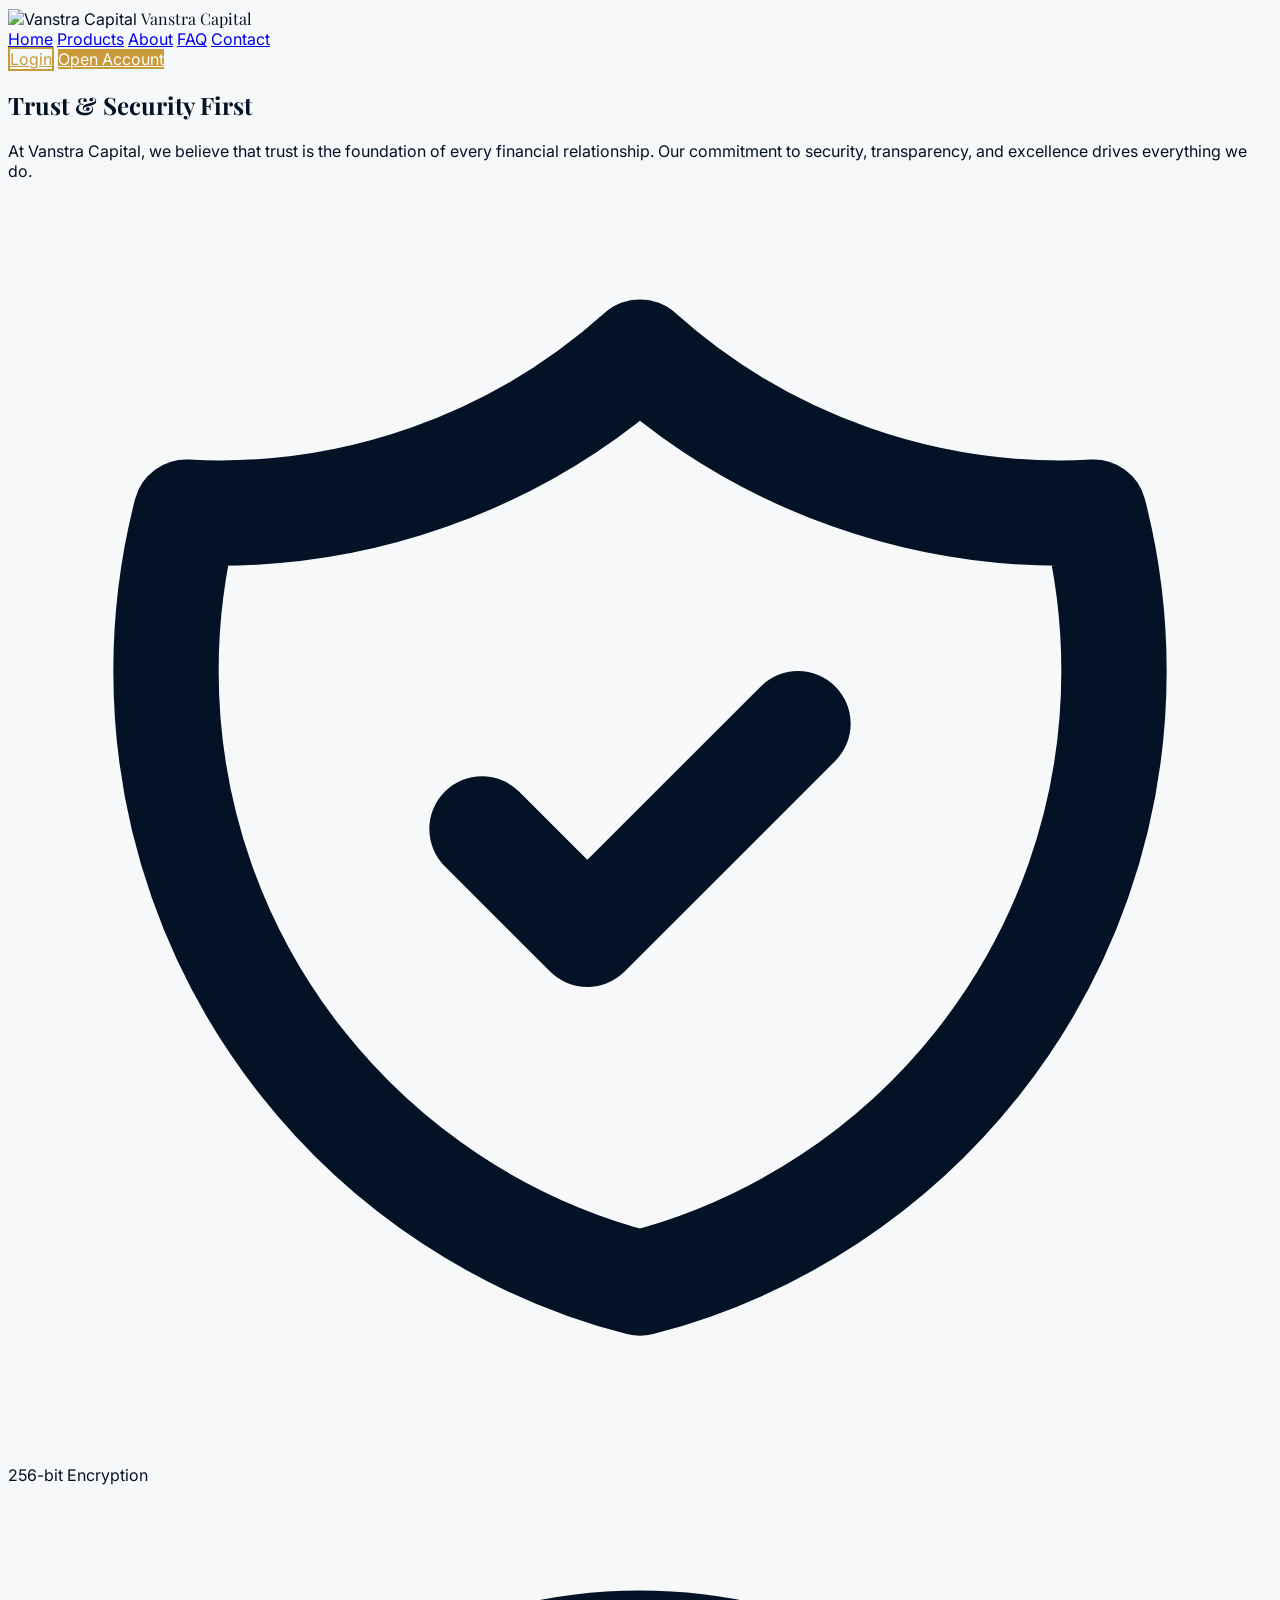
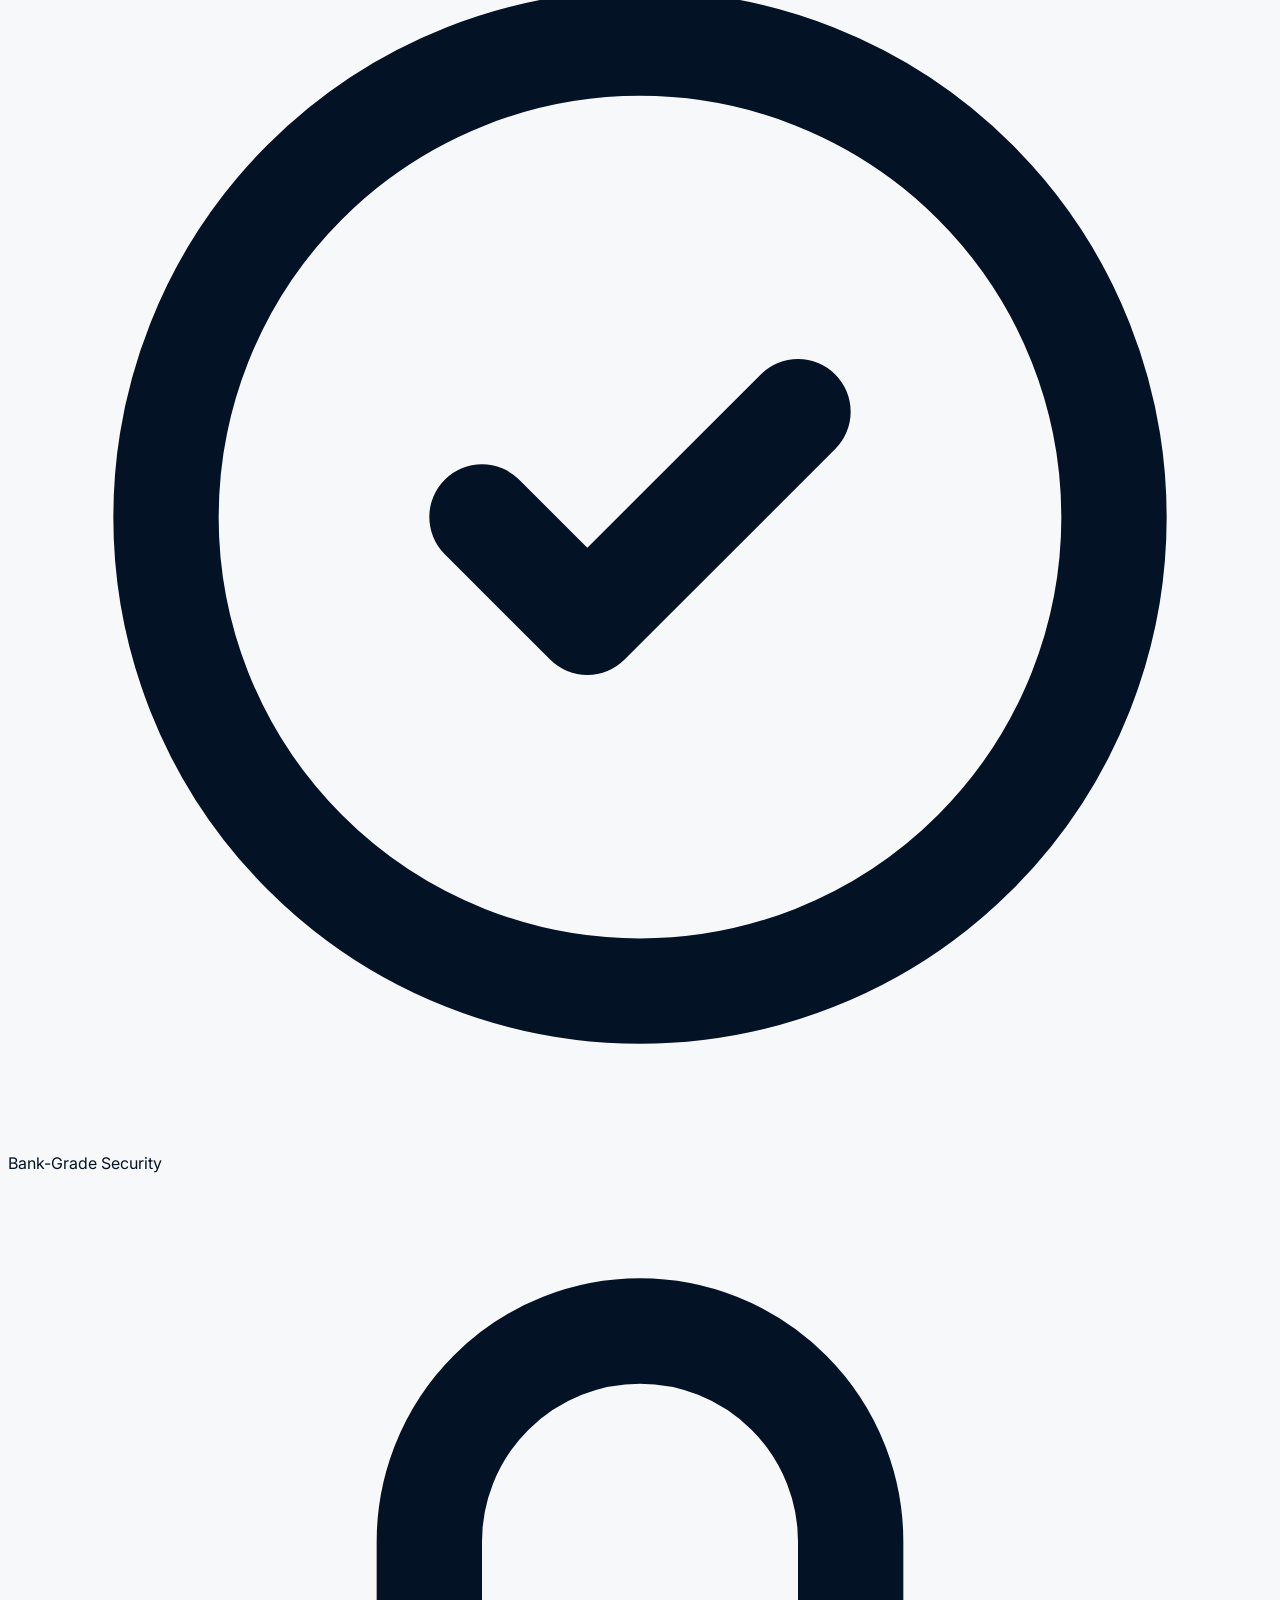
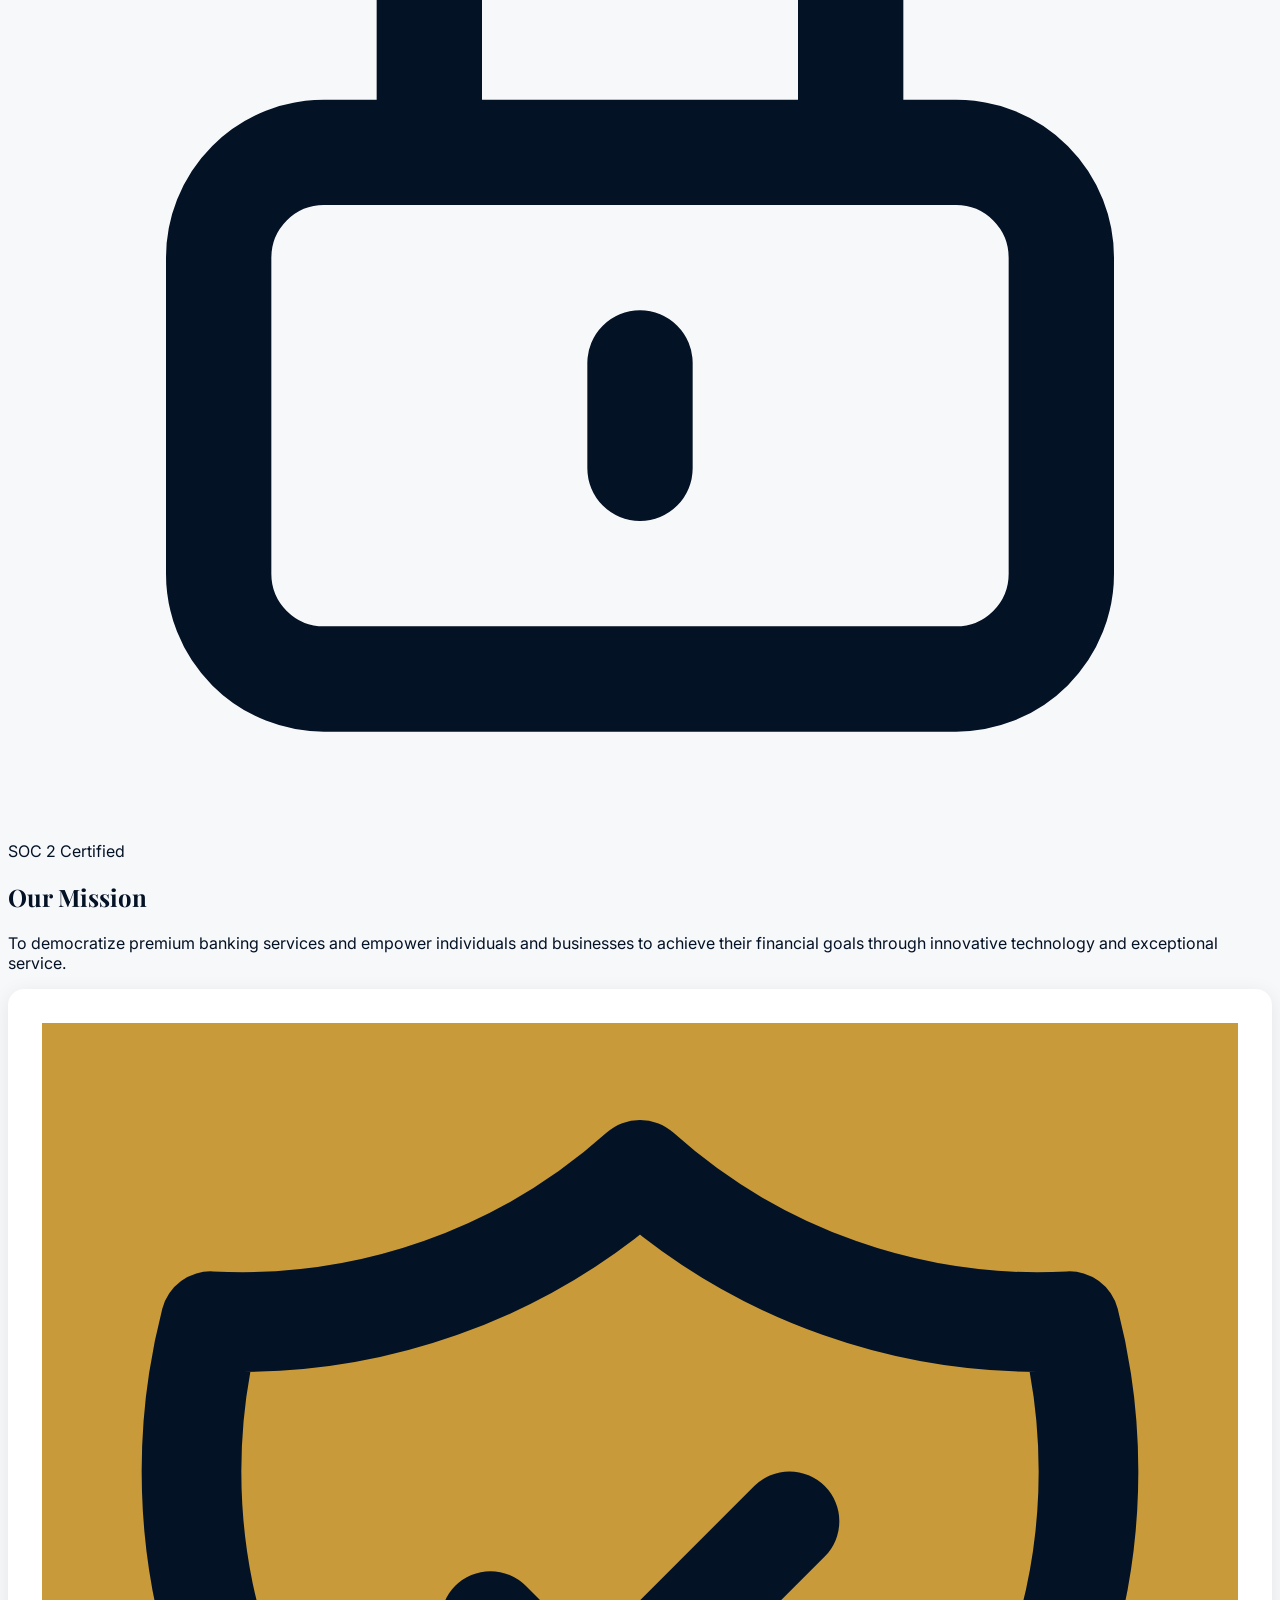
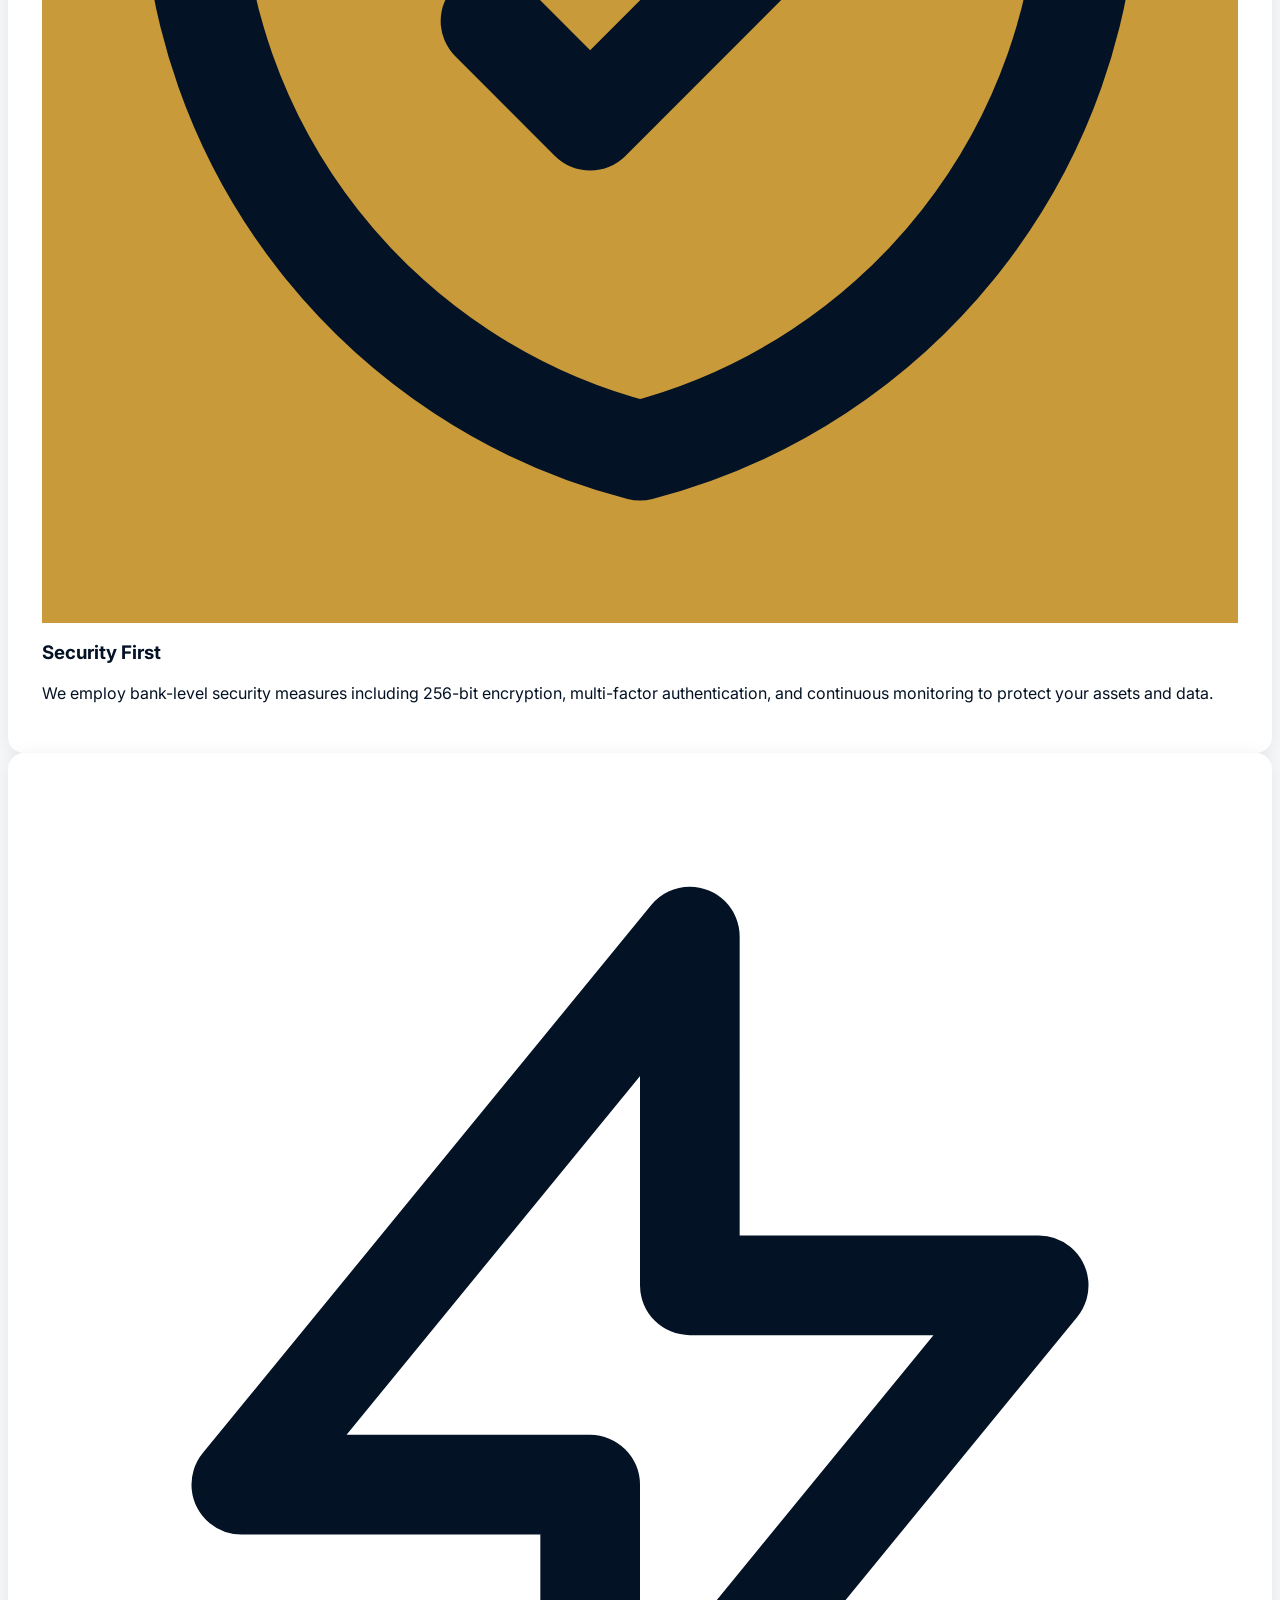
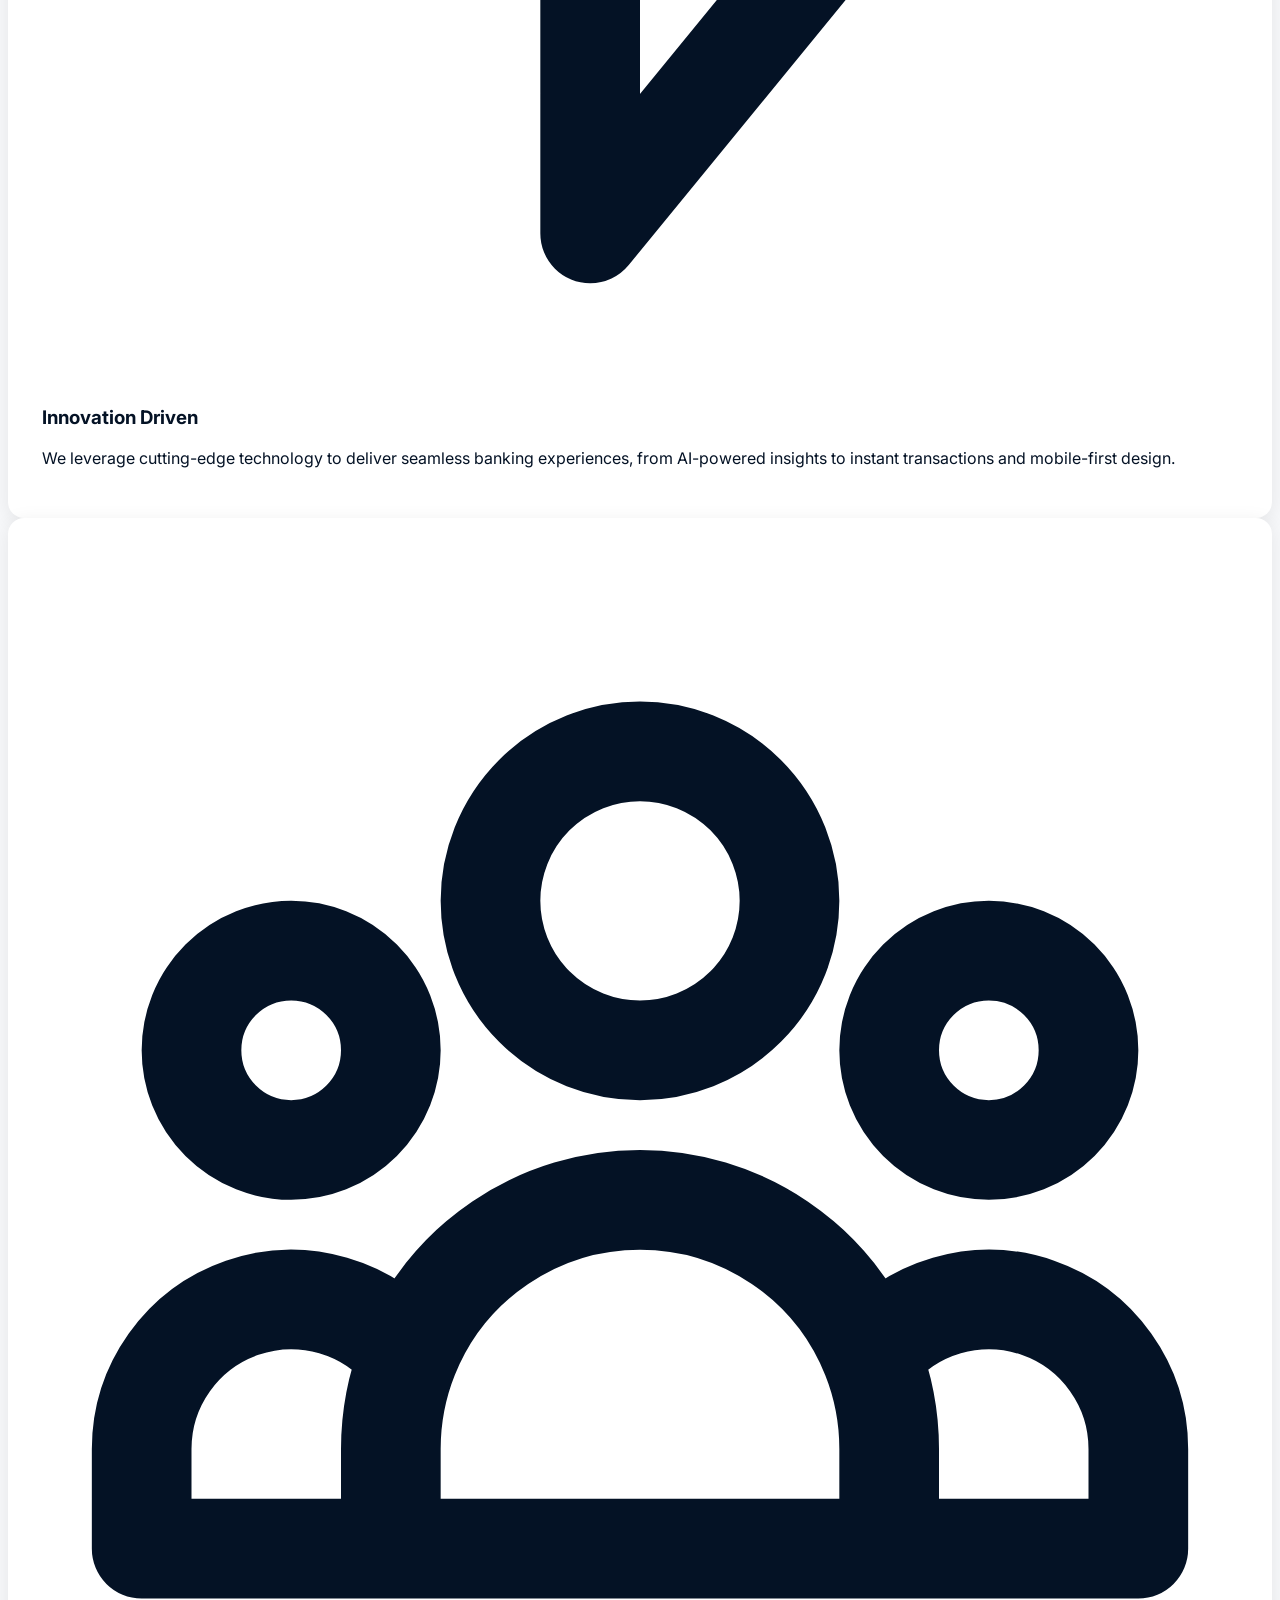
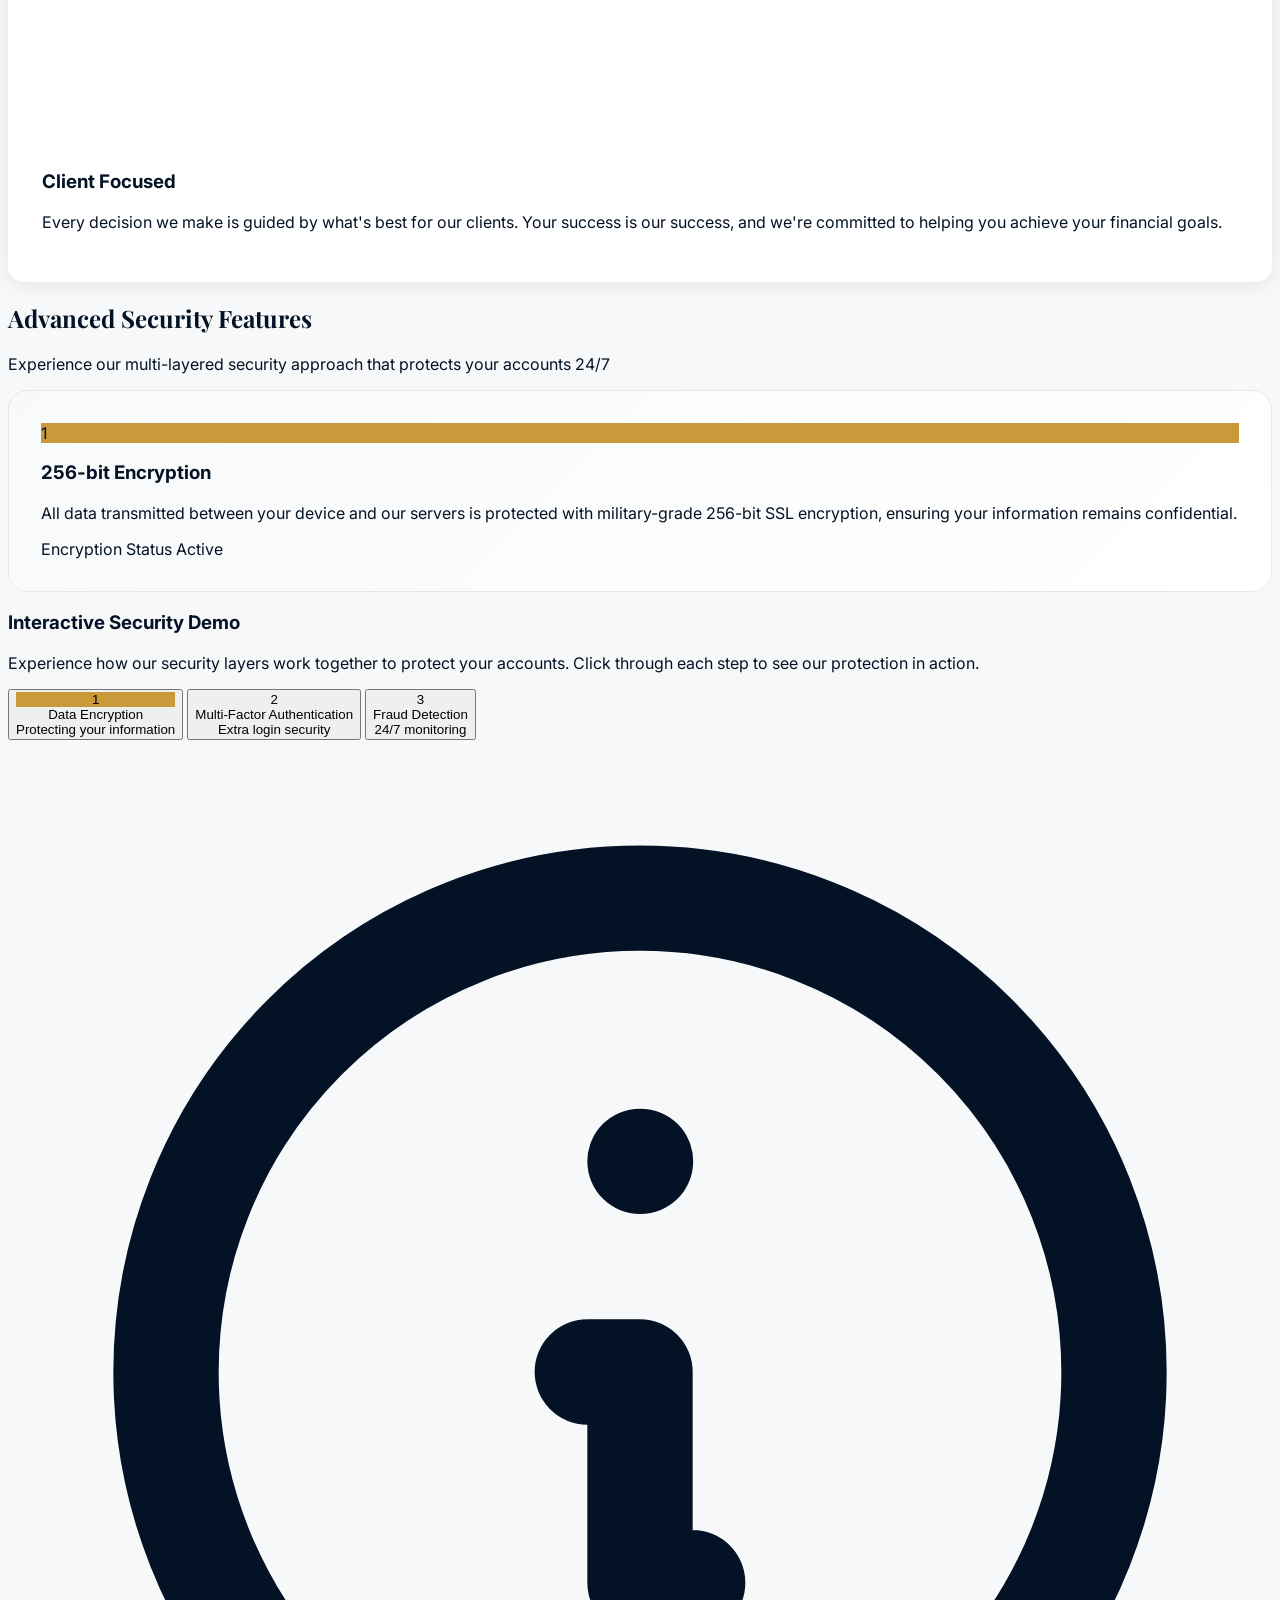
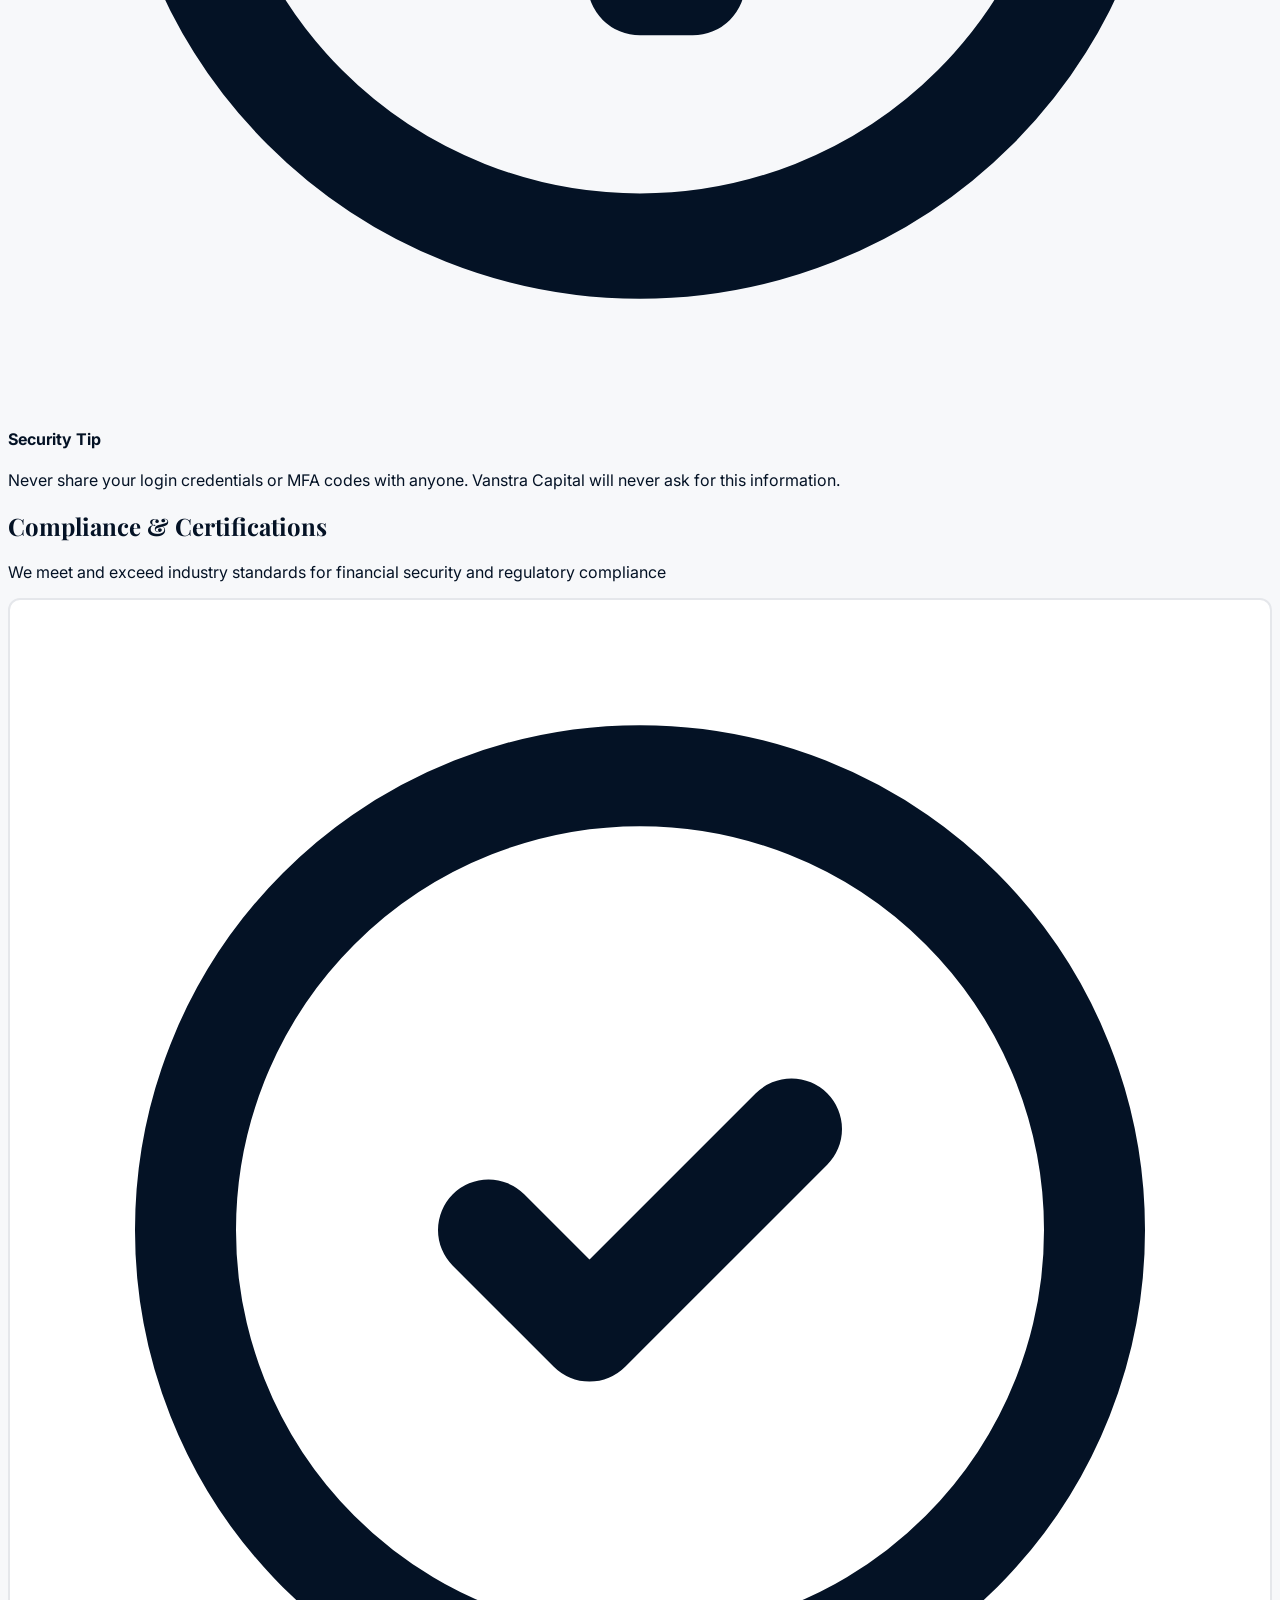
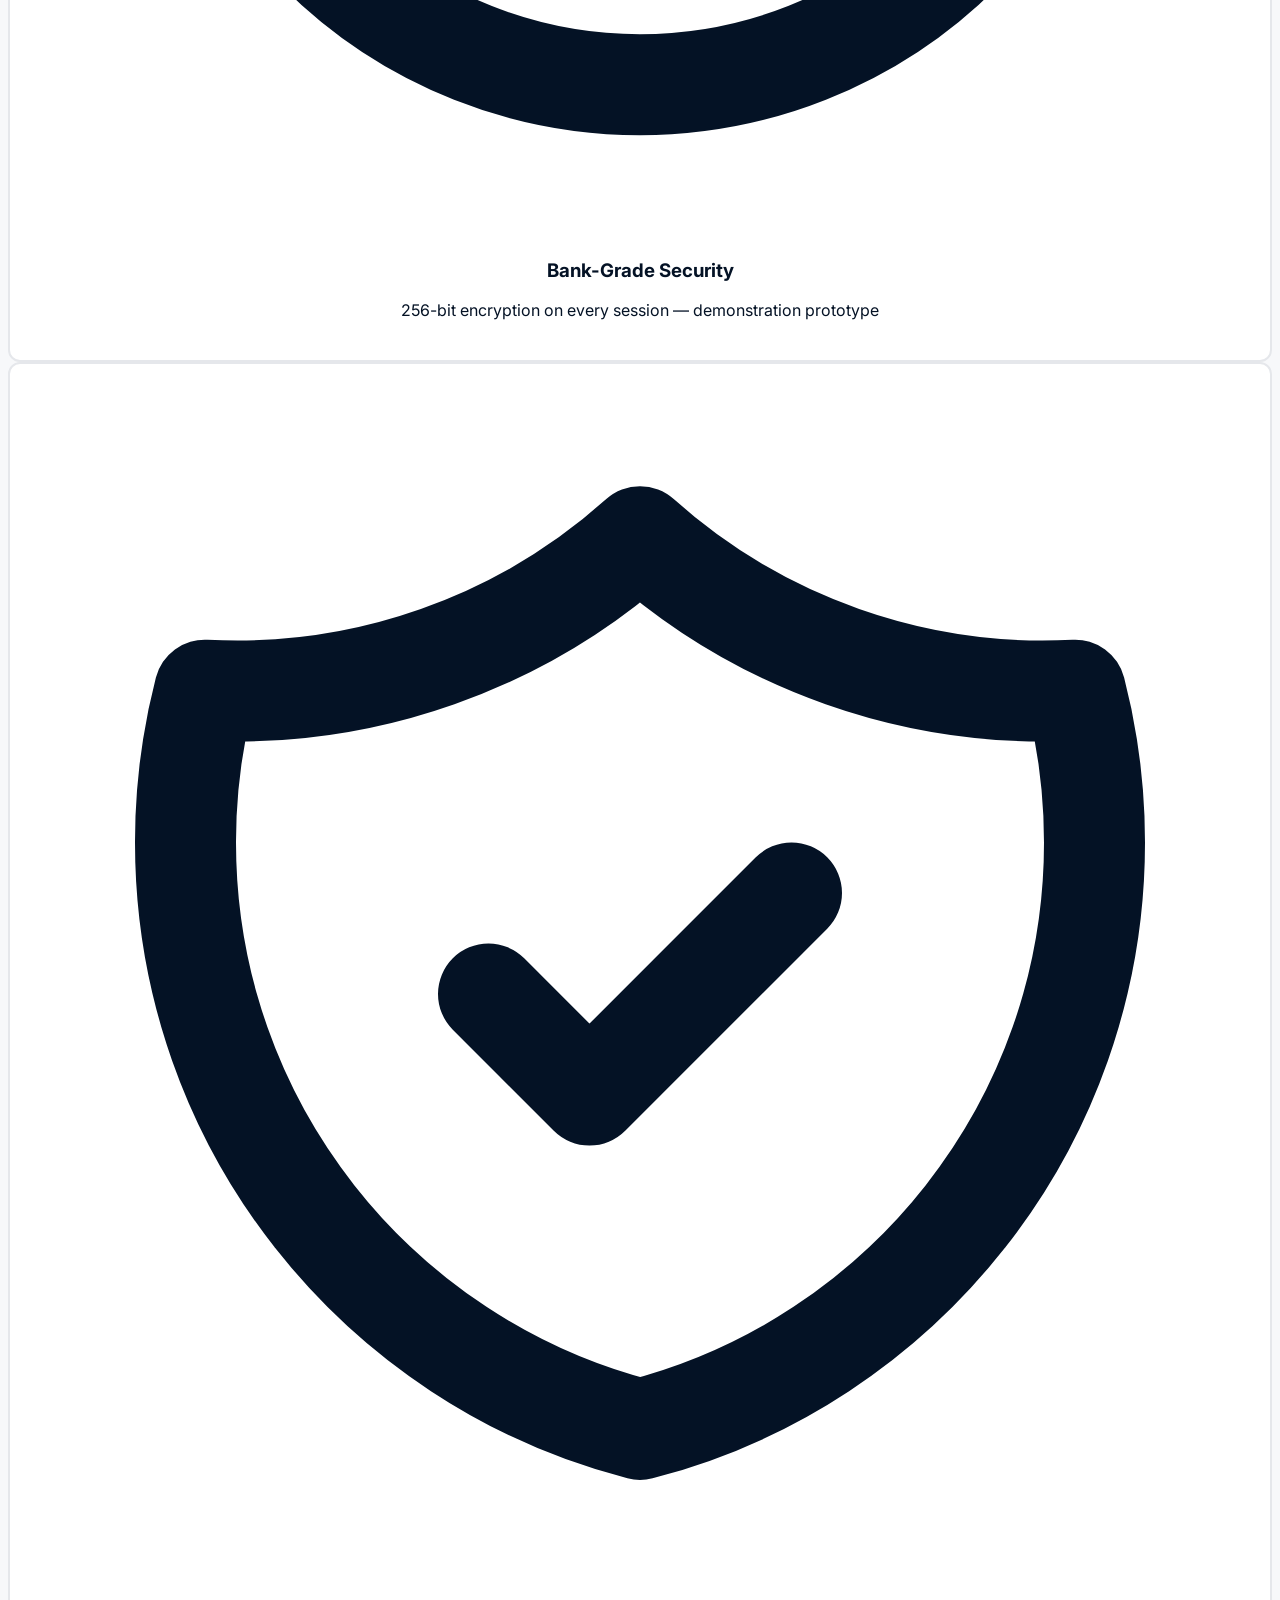
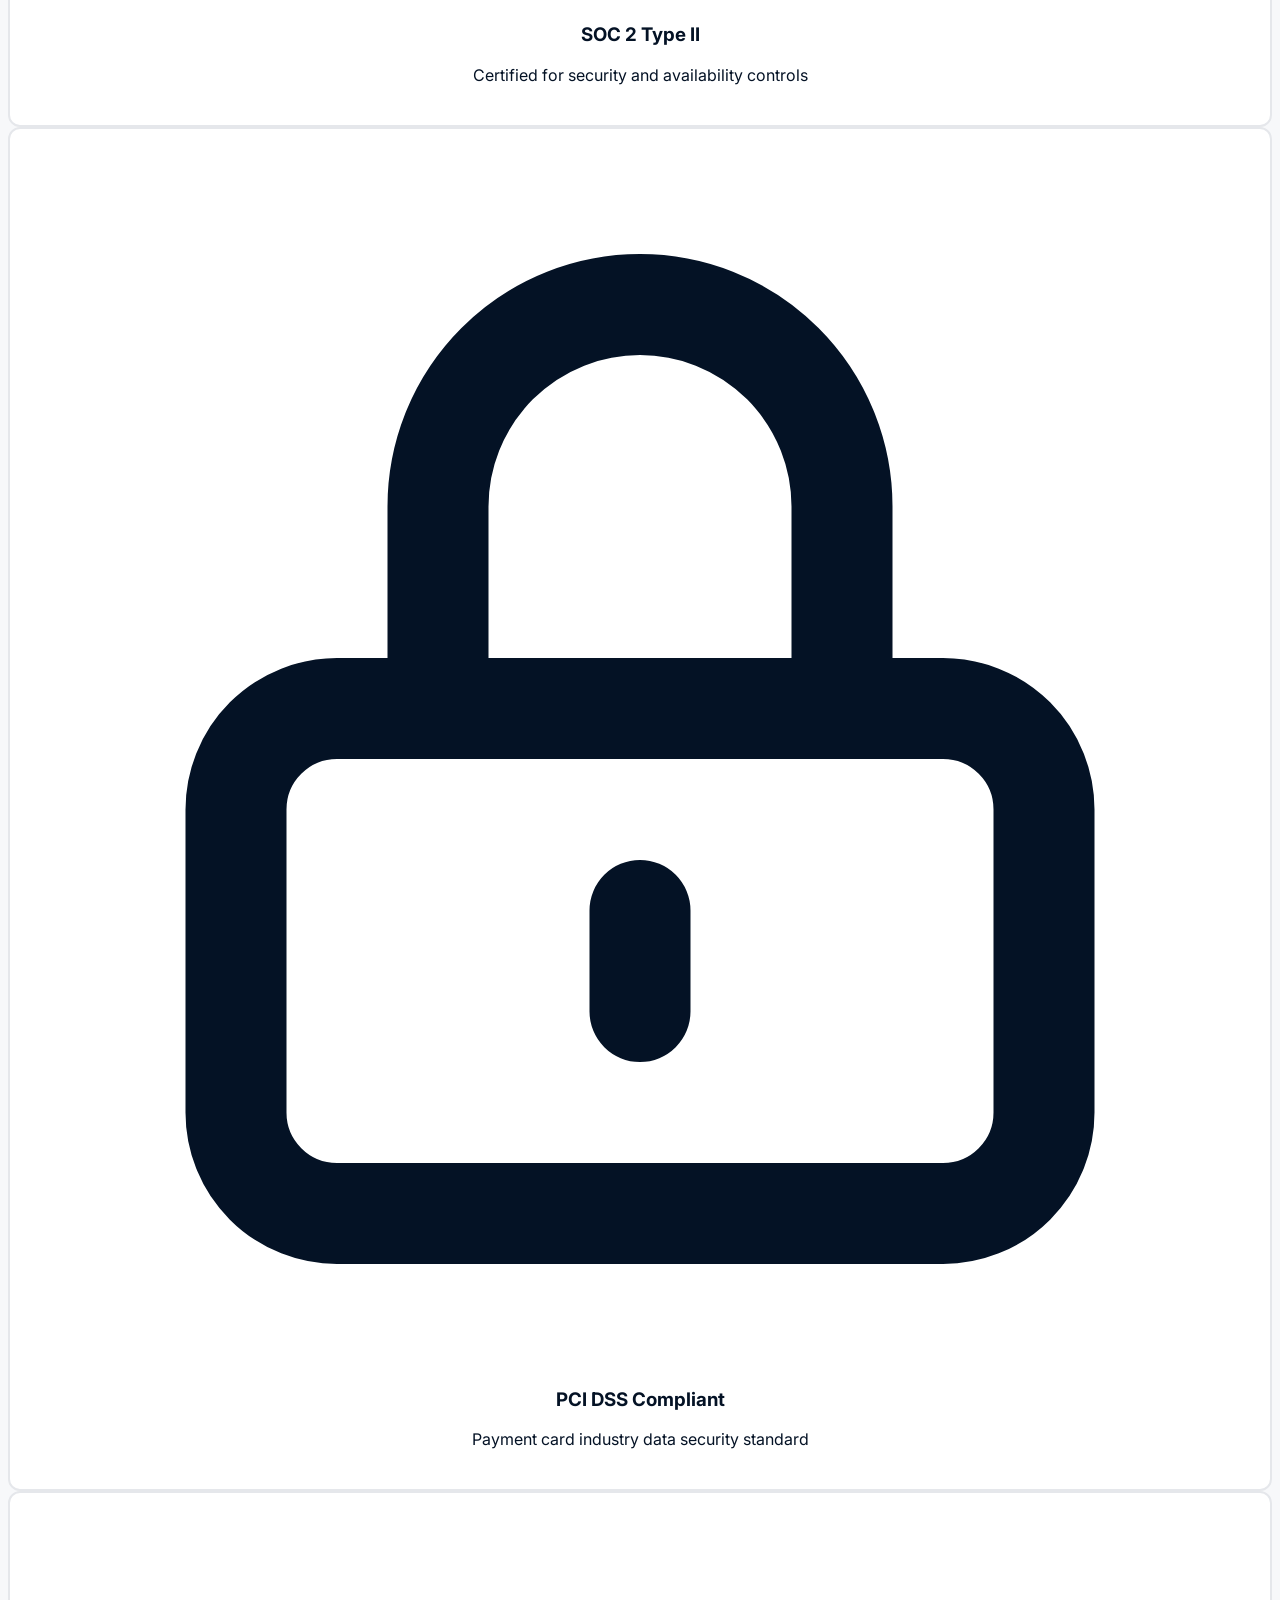
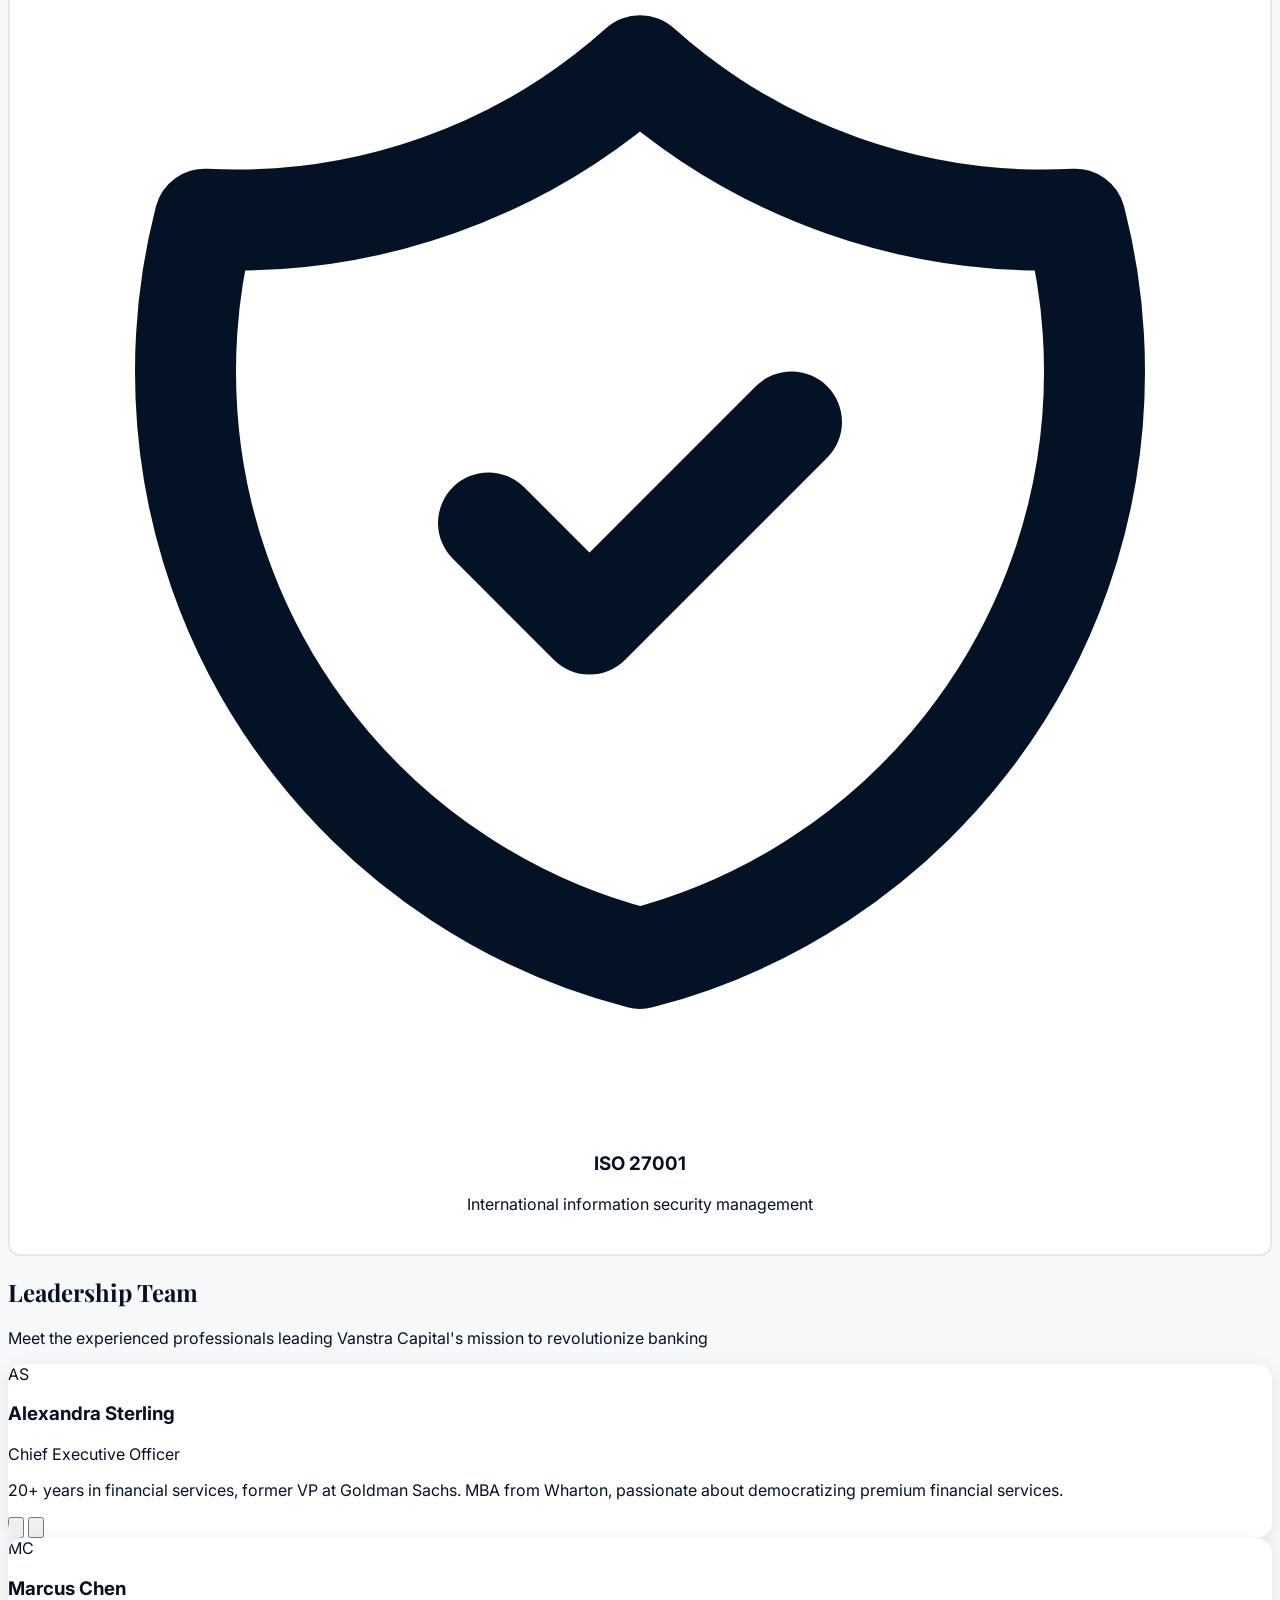
==== commit daaf2ad9: "Add files via upload" ====
--- a/about.html
+++ b/about.html
@@ -233,7 +233,7 @@
                             <svg class="w-5 h-5 text-blue-500 mr-2" fill="none" stroke="currentColor" viewBox="0 0 24 24">
                                 <path stroke-linecap="round" stroke-linejoin="round" stroke-width="2" d="M9 12l2 2 4-4m6 2a9 9 0 11-18 0 9 9 0 0118 0z"></path>
                             </svg>
-                            <span class="font-medium">FDIC Insured</span>
+                            <span class="font-medium">Bank-Grade Security</span>
                         </div>
                     </div>
                     
@@ -486,8 +486,8 @@
                             <path stroke-linecap="round" stroke-linejoin="round" stroke-width="2" d="M9 12l2 2 4-4m6 2a9 9 0 11-18 0 9 9 0 0118 0z"></path>
                         </svg>
                     </div>
-                    <h3 class="text-lg font-semibold text-navy mb-2">FDIC Insured</h3>
-                    <p class="text-sm text-gray-600">Deposits insured up to $250,000 per depositor</p>
+                    <h3 class="text-lg font-semibold text-navy mb-2">Bank-Grade Security</h3>
+                    <p class="text-sm text-gray-600">256-bit encryption on every session — demonstration prototype</p>
                 </div>
                 
                 <div class="compliance-badge animate-fade-in">
@@ -661,7 +661,7 @@
                     </p>
                     <div class="text-sm text-gray-400">
                         <p>© 2025 Vanstra Capital. All rights reserved.</p>
-                        <p class="mt-2">Member FDIC. Equal Housing Lender.</p>
+                        <p class="mt-2">Demonstration prototype — not a bank, not FDIC‑insured.</p>
                     </div>
                 </div>
                 
